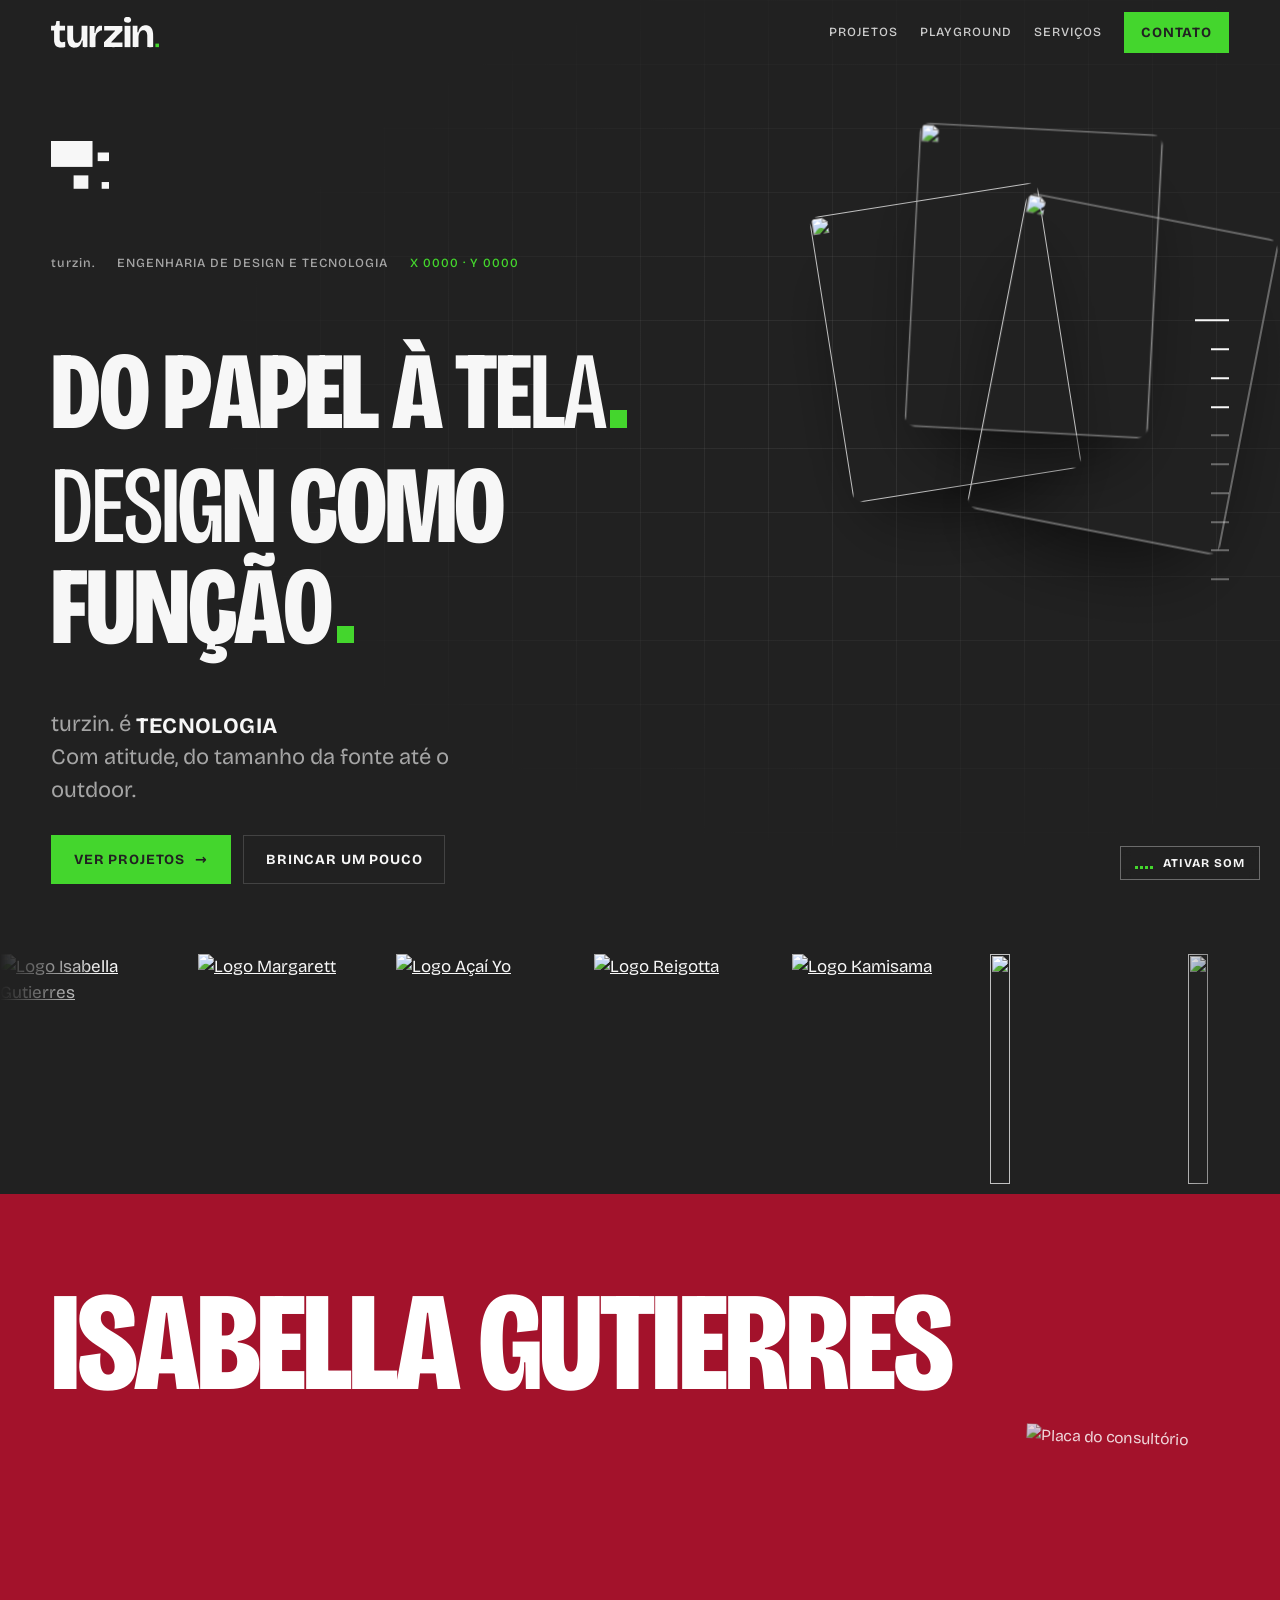
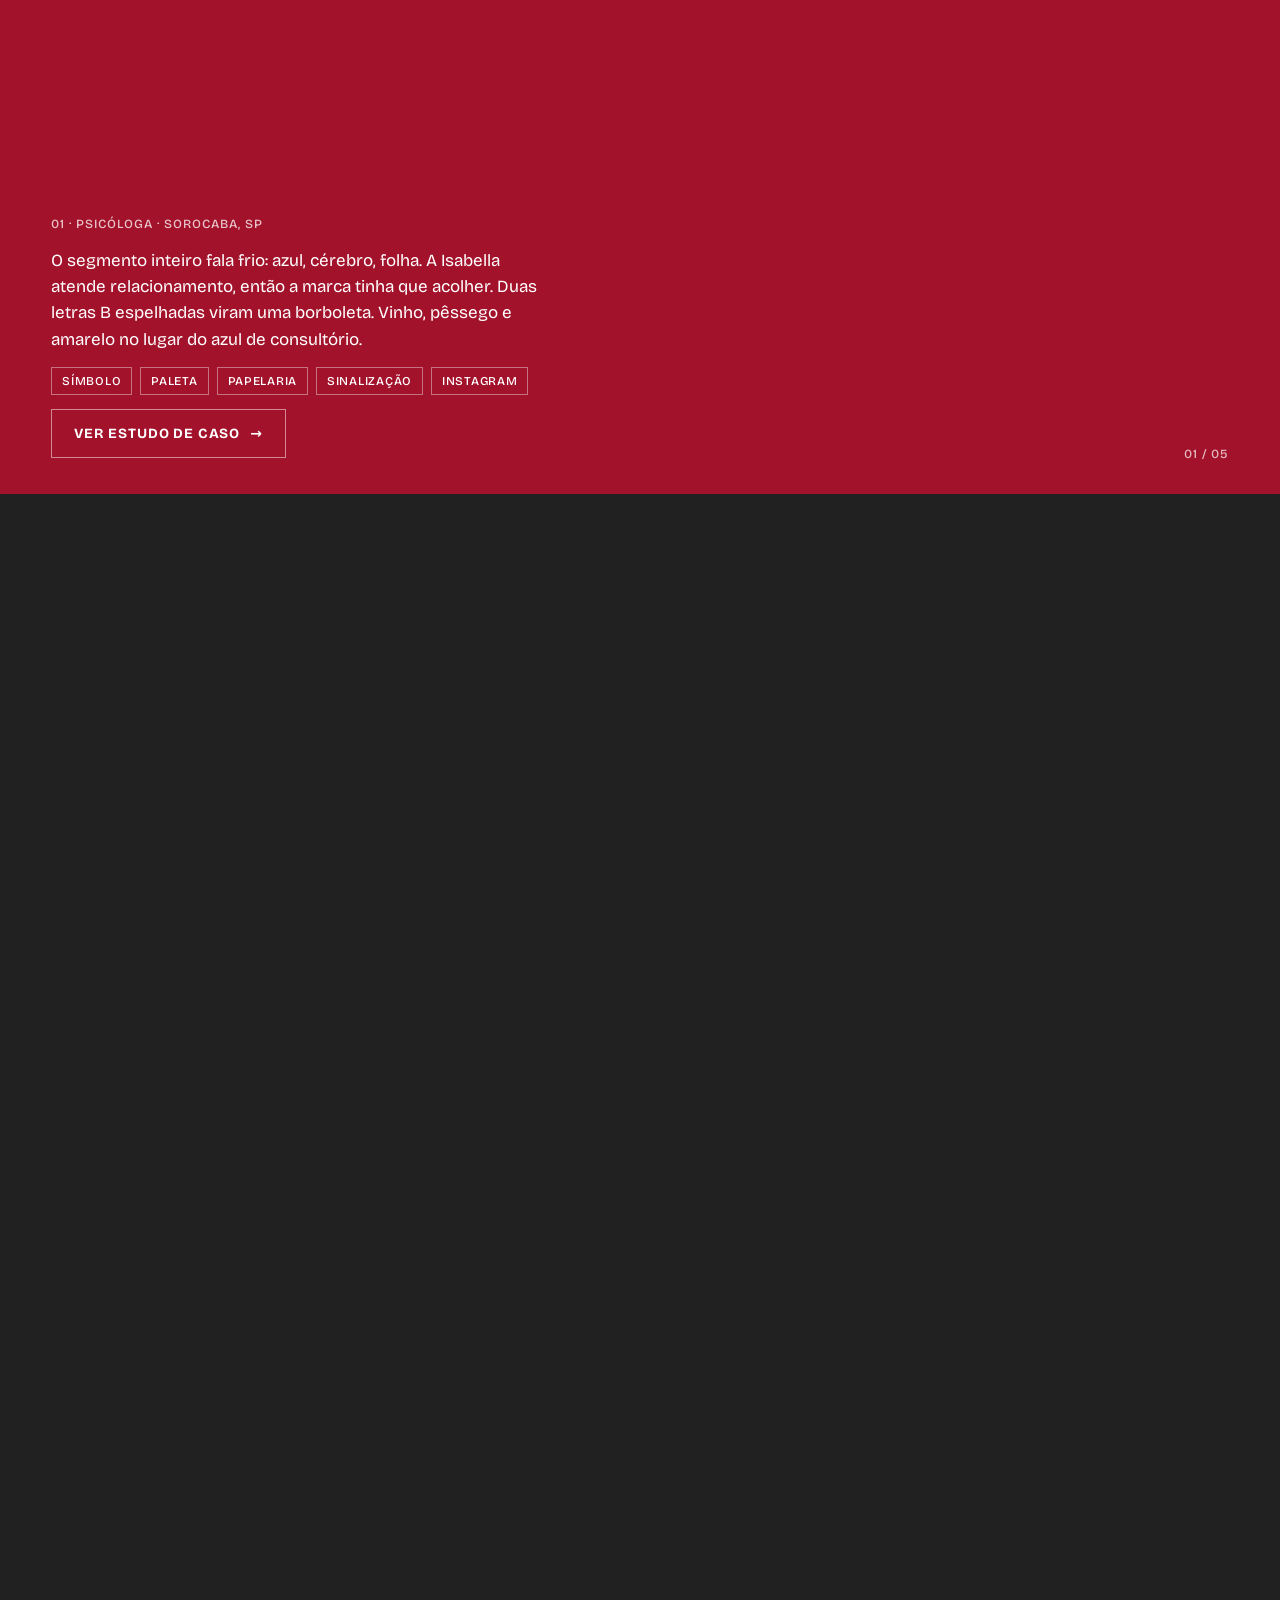
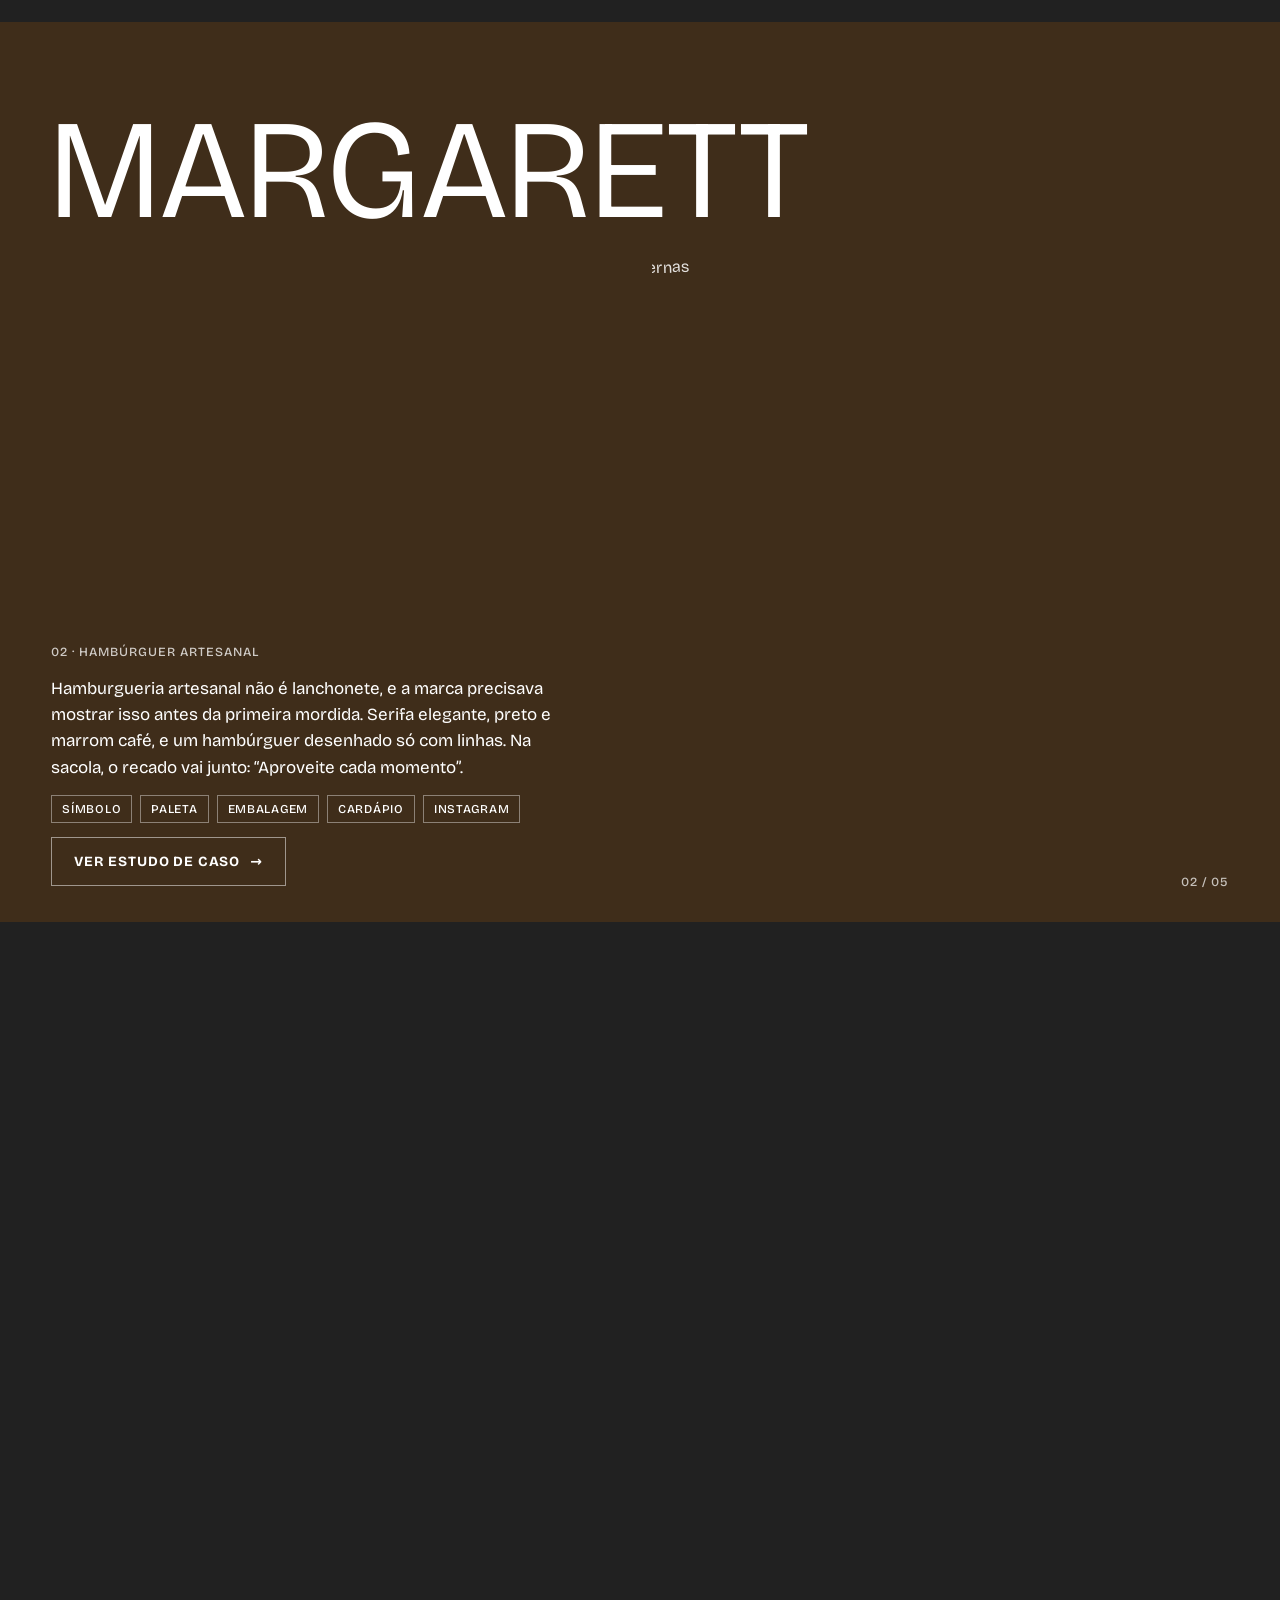
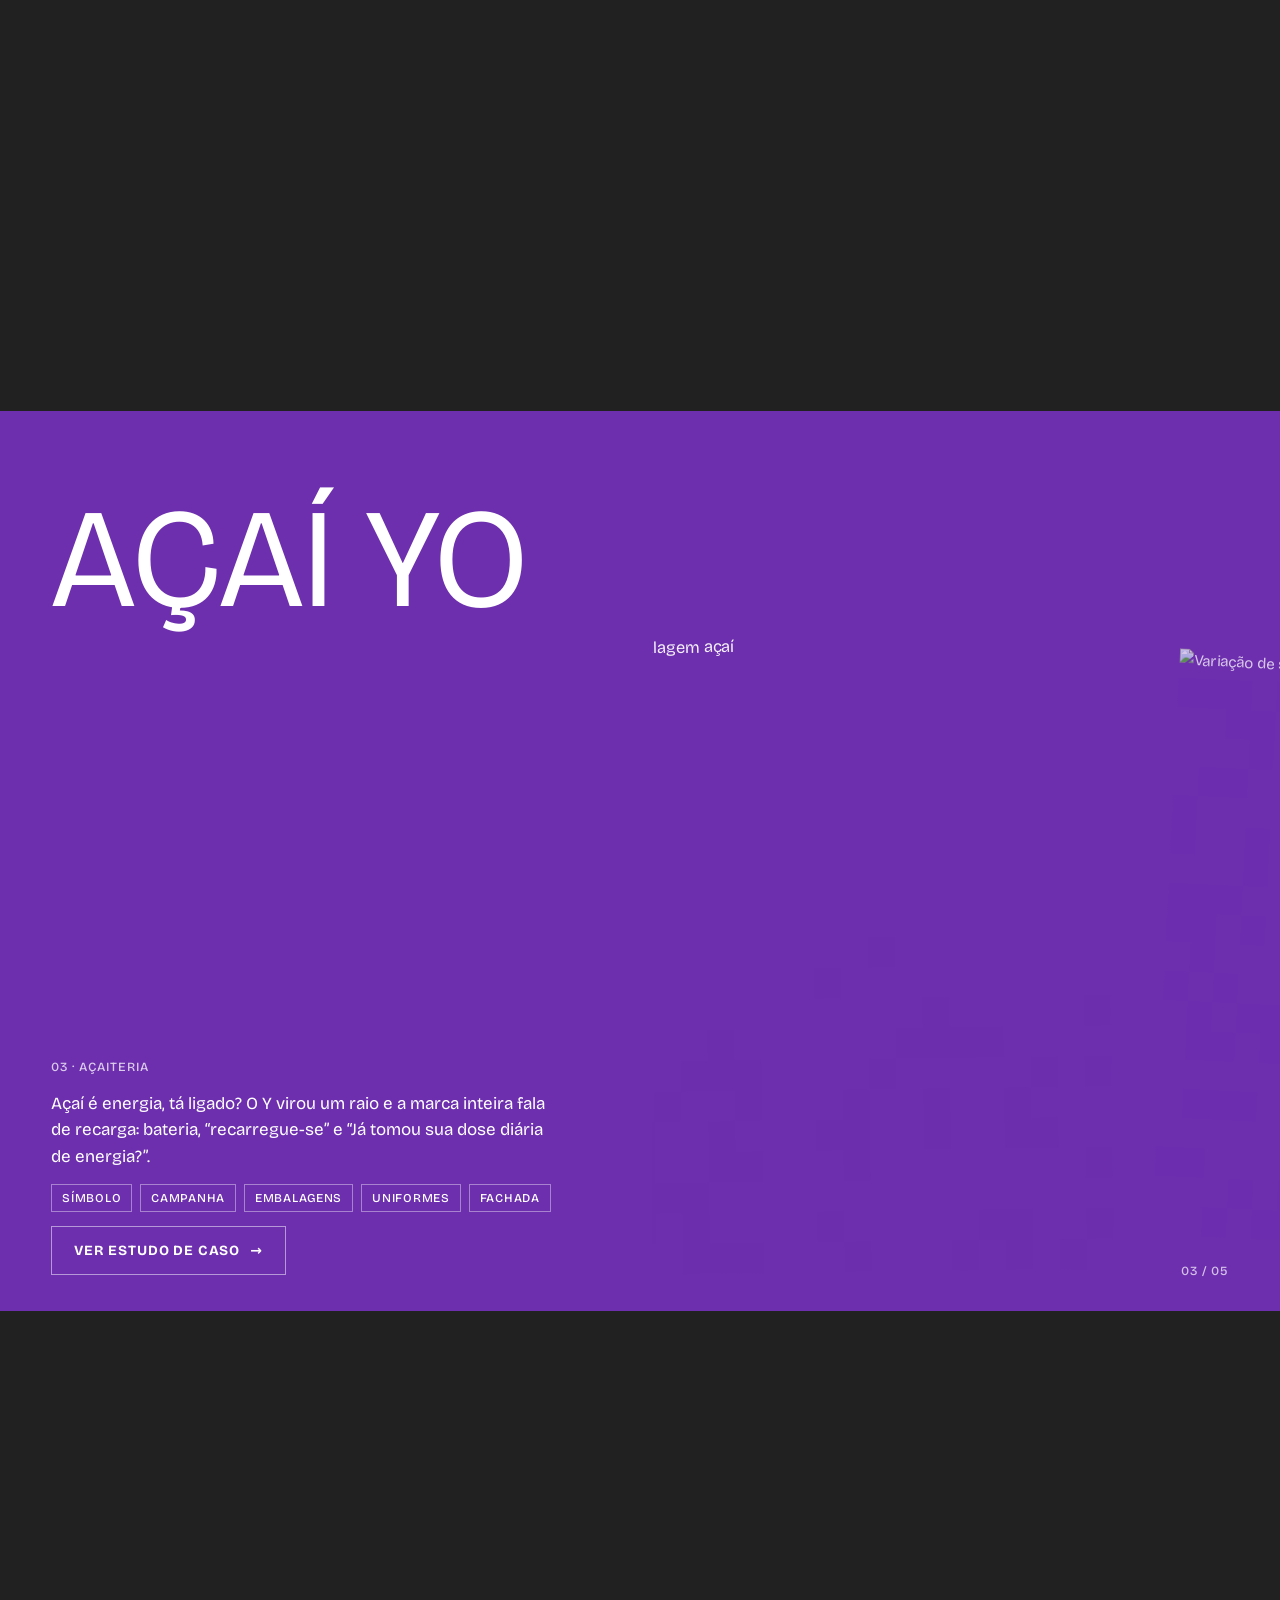
==== index.html @ 42930c13 "Site turzin. - arquivos principais" ====
<!doctype html>
<html lang="pt-BR">
<head>
<meta charset="utf-8">
<meta name="viewport" content="width=device-width, initial-scale=1, viewport-fit=cover">

<!-- ============================================================
     turzin. · PORTFÓLIO (engenharia de design)
     Arquivo único: estrutura (HTML), visual (CSS) e animações (JS).
     Abra o arquivo GUIA-DO-SITE.html para saber em qual linha mudar cada coisa.
     Dica: procure (Ctrl+F) pelas etiquetas [GUIA: ...] para achar cada parte.
     ============================================================ -->

<!-- [GUIA: titulo-aba] Texto que aparece na aba do navegador e no Google -->
<title>turzin.</title>
<!-- seo -->
<meta name="description" content="turzin. é engenharia de design e tecnologia: identidade visual, branding e sites para pequenos negócios. Veja os projetos e peça seu orçamento.">
<link rel="canonical" href="https://turzindesign.com.br/">
<meta name="robots" content="index, follow, max-image-preview:large">
<meta name="author" content="turzin.">
<meta name="theme-color" content="#212121">
<link rel="icon" href="/img/marca/favicon-32.png" type="image/png" sizes="32x32">
<link rel="apple-touch-icon" href="/img/marca/apple-touch-icon.png">
<meta property="og:type" content="website">
<meta property="og:site_name" content="turzin.">
<meta property="og:locale" content="pt_BR">
<meta property="og:url" content="https://turzindesign.com.br/">
<meta property="og:title" content="turzin. · Identidade visual e sites">
<meta property="og:description" content="turzin. é engenharia de design e tecnologia: identidade visual, branding e sites para pequenos negócios. Veja os projetos e peça seu orçamento.">
<meta property="og:image" content="https://turzindesign.com.br/img/og/og-home.jpg">
<meta property="og:image:width" content="1200">
<meta property="og:image:height" content="630">
<meta property="og:image:alt" content="turzin. · Identidade visual e sites">
<meta name="twitter:card" content="summary_large_image">
<meta name="twitter:title" content="turzin. · Identidade visual e sites">
<meta name="twitter:description" content="turzin. é engenharia de design e tecnologia: identidade visual, branding e sites para pequenos negócios. Veja os projetos e peça seu orçamento.">
<meta name="twitter:image" content="https://turzindesign.com.br/img/og/og-home.jpg">
<script type="application/ld+json">{"@context": "https://schema.org", "@graph": [{"@type": "ProfessionalService", "@id": "https://turzindesign.com.br/#turzin", "name": "turzin.", "alternateName": "turzin design", "url": "https://turzindesign.com.br/", "logo": "https://turzindesign.com.br/img/marca/simbolo-512.png", "image": "https://turzindesign.com.br/img/og/og-home.jpg", "description": "Engenharia de design e tecnologia: identidade visual e sites para pequenos negócios. Do papel à tela, design como função.", "email": "turzindesign@gmail.com", "areaServed": {"@type": "Country", "name": "Brasil"}, "knowsAbout": ["Identidade visual", "Branding", "Criação de logotipo", "Design de embalagem", "Criação de sites", "Design de interface"], "hasOfferCatalog": {"@type": "OfferCatalog", "name": "Serviços", "itemListElement": [{"@type": "Offer", "itemOffered": {"@type": "Service", "name": "Identidade visual", "description": "Estudo de nicho e mercado, logotipo, tipografia, paleta, grafismos, aplicações e manual de uso da marca."}}, {"@type": "Offer", "itemOffered": {"@type": "Service", "name": "Identidade visual + site", "description": "Identidade visual completa com site e manual de uso do site."}}]}}, {"@type": "WebSite", "@id": "https://turzindesign.com.br/#site", "url": "https://turzindesign.com.br/", "name": "turzin.", "inLanguage": "pt-BR", "publisher": {"@id": "https://turzindesign.com.br/#turzin"}}]}</script>
<!-- /seo -->
<link rel="icon" href="img/marca/simbolo.svg" type="image/svg+xml">

<!-- [GUIA: fontes-google] Fonte da marca: Bricolage Grotesque (variável: peso 200–800, largura 75–100, tamanho óptico 12–96).
     É a única fonte do site. Bodoni Moda, Jost e Fraunces aparecem SÓ dentro do Playground,
     porque ali são as marcas de mentira que o visitante testa (não é a tipografia da turzin.). -->
<!-- fonte hospedada no próprio site (mais rápido que buscar no Google): Bricolage Grotesque variável -->
<link rel="preload" href="fonts/bricolage-latin.woff2" as="font" type="font/woff2" crossorigin>
<style>
@font-face{font-family:'Bricolage Grotesque';font-style:normal;font-display:swap;font-weight:200 800;font-stretch:75% 100%;src:url(fonts/bricolage-latin.woff2) format('woff2');unicode-range:U+0000-00FF,U+0131,U+0152-0153,U+02BB-02BC,U+02C6,U+02DA,U+02DC,U+0304,U+0308,U+0329,U+2000-206F,U+20AC,U+2122,U+2191,U+2193,U+2212,U+2215,U+FEFF,U+FFFD}
@font-face{font-family:'Bricolage Grotesque';font-style:normal;font-display:swap;font-weight:200 800;font-stretch:75% 100%;src:url(fonts/bricolage-latin-ext.woff2) format('woff2');unicode-range:U+0100-02BA,U+02BD-02C5,U+02C7-02CC,U+02CE-02D7,U+02DD-02FF,U+0304,U+0308,U+0329,U+1D00-1DBF,U+1E00-1E9F,U+1EF2-1EFF,U+2020,U+20A0-20AB,U+20AD-20C0,U+2113,U+2C60-2C7F,U+A720-A7FF}
</style>

<style>
/* ================================================================
   PAINEL DE CONTROLE (CSS)
   Quase tudo que você vai querer mudar está aqui.
   Mude só o valor depois dos dois-pontos e salve.
   ================================================================ */
:root {
  /* [GUIA: cores] ---- CORES DO SITE (modo escuro, o padrão) ---- */
  --ground: #212121;                  /* cinza escuro da marca: fundo da página */
  --ink: #F7F7F7;                     /* off-white: cor principal do texto */
  --mute: rgba(247,247,247,.62);      /* texto secundário, mais apagado */
  --line: rgba(247,247,247,.16);      /* linhas e bordas finas */
  --green: #44D62D;                   /* verde turzin.: destaques, ponto final, barra de progresso */
  --green-ink: #212121;               /* texto escuro usado em cima do verde */
  --panel: rgba(247,247,247,.05);     /* fundo dos cartões do Playground */

  /* [GUIA: fontes-css] ---- FONTES ---- (o nome tem que bater com o link do Google Fonts lá em cima) */
  /* uma família só, a Bricolage. Os três nomes existem só para organizar os usos */
  --display: 'Bricolage Grotesque', 'Arial Narrow', system-ui, sans-serif;  /* títulos (sempre em CAIXA ALTA) */
  --body: 'Bricolage Grotesque', system-ui, -apple-system, sans-serif;      /* textos corridos */
  --mono: 'Bricolage Grotesque', system-ui, sans-serif;                     /* etiquetas pequenas em CAIXA ALTA */
  /* [GUIA: largura-titulos] largura da Bricolage nos títulos (75 = bem condensada, 100 = normal) */
  --largura: 78;

  /* [GUIA: tamanhos] ---- TAMANHOS ---- clamp(mínimo, ideal, máximo) */
  --g: clamp(16px, 4vw, 56px);                       /* margem lateral da página */
  --titulo-hero: clamp(46px, 9.6vw, 156px);          /* título grande da primeira tela (celular) */
  --titulo-hero-pc: clamp(56px, min(8.6vw, 15vh), 150px); /* título grande da primeira tela (PC) */
  --titulo-secao: clamp(36px, 6vw, 88px);            /* títulos das seções */
  --titulo-projeto: clamp(54px, min(11vw, 17vh), 190px); /* nome da marca em cada projeto */

  /* [GUIA: tempos-css] ---- TEMPOS DAS ANIMAÇÕES ---- (s = segundos) */
  --t-letras: .7s;         /* quanto tempo cada letra do título leva para subir ao abrir a página */
  --t-cartoes: .9s;        /* cartões 3D entrando voando na primeira tela (PC) */
  --t-flutuar: 6s;         /* cartões 3D flutuando (maior = mais lento) */
  --t-faixa: 50s;          /* faixa de imagens que corre sozinha (maior = mais lenta) */
  --t-palavras: 1s;        /* palavras dos títulos de seção subindo */
  --t-aparecer: .9s;       /* blocos aparecendo quando você rola */
  --curva: cubic-bezier(.2,.8,.2,1);   /* "jeito" das animações: começa rápido e freia suave */

  color-scheme: dark;
}

/* [GUIA: cores-papel] ---- CORES DO "MODO PAPEL" (botão Vire o jogo, no Playground) ---- */
:root[data-mode="papel"] {
  --ground: #F7F7F7;
  --ink: #212121;
  --mute: rgba(33,33,33,.66);
  --line: rgba(33,33,33,.16);
  --panel: rgba(33,33,33,.05);
  --green: #44D62D;
  color-scheme: light;
}

/* ================================================================
   BASE (não precisa mexer)
   ================================================================ */
* { box-sizing: border-box; }
[hidden] { display: none !important; }
html { scroll-behavior: smooth; }
/* rolagem suave do PC (biblioteca Lenis) */
html.lenis, html.lenis body { height: auto; }
.lenis.lenis-smooth { scroll-behavior: auto !important; }
.lenis.lenis-stopped { overflow: hidden; }
body { margin: 0; background: var(--ground); color: var(--ink); font: 17px/1.5 var(--body); font-optical-sizing: auto; transition: background-color .6s, color .6s; }
main { overflow-x: clip; }
img { max-width: 100%; display: block; }
a { color: inherit; }
button { font: inherit; color: inherit; }
:focus-visible { outline: 2px solid var(--green); outline-offset: 3px; }
/* etiquetas pequenas em maiúsculas (ex.: "PLAYGROUND", "01 · PSICÓLOGA") */
.mono { font-family: var(--mono); font-weight: 500; font-size: 12.5px; letter-spacing: .08em; text-transform: uppercase; }
.nocaps { text-transform: none; }  /* para escrever turzin. sempre minúsculo dentro de etiquetas */
/* [GUIA: caixa-alta] todos os títulos em CAIXA ALTA, condensados (largura --largura) */
h1, h2, h3 { margin: 0; font-family: var(--display); text-transform: uppercase; letter-spacing: -.02em; text-wrap: balance; font-variation-settings: "wdth" var(--largura); }
/* ponto final quadrado (o mesmo do logo) no fim dos títulos */
.pt { display: inline-block; width: .16em; height: .16em; margin-left: .05em; background: var(--green); }

/* ================================================================
   TOPO: barra de progresso, menu, logo e botões
   ================================================================ */
/* linha verde no topo que cresce conforme você rola */
.bar { position: fixed; top: 0; left: 0; height: 3px; width: 0; background: var(--green); z-index: 40; }
/* menu fixo no topo */
.top { position: fixed; z-index: 30; top: 0; left: 0; right: 0; display: flex; align-items: center; justify-content: space-between; gap: 16px; padding: calc(12px + env(safe-area-inset-top, 0px)) var(--g) 12px; pointer-events: none; }
.top > * { pointer-events: auto; }
/* [GUIA: logo-css] logo da turzin. (arquivo img/marca/logotipo.svg colado no HTML)
   .t = letras · .d = ponto quadrado · .s = símbolo. width = tamanho */
.logo { display: block; width: 108px; line-height: 0; }
.marca .t, .marca .s { fill: var(--ink); transition: fill .3s; }
.marca .d { fill: var(--green); transition: fill .3s; }
html.no-verde .top .marca .d { fill: var(--green-ink); }   /* em cima do bloco verde do contato */
.top nav { display: flex; gap: 22px; align-items: center; }
.top nav a.l { text-decoration: none; opacity: .8; }
.top nav a.l:hover { opacity: 1; }
@media (max-width: 760px) { .top nav a.l { display: none; } }  /* no celular só aparece o botão Contato */

/* [GUIA: botoes] botões arredondados. .fill = botão verde cheio */
/* [GUIA: botoes] botões em caixa alta. No hover, um bloco verde preenche da esquerda pra direita */
.btn { position: relative; isolation: isolate; overflow: hidden; display: inline-flex; align-items: center; gap: 10px; border-radius: 0; padding: 13px 22px; font-weight: 700; font-size: 14px; letter-spacing: .06em; text-transform: uppercase; text-decoration: none; border: 1.5px solid var(--line); background: transparent; cursor: pointer; transition: color .2s steps(2), border-color .2s steps(2); will-change: transform; }
.btn::before { content: ""; position: absolute; inset: 0; z-index: -1; background: var(--green); transform: scaleX(0); transform-origin: left; transition: transform .22s cubic-bezier(.2,.9,.1,1); }
.btn:hover::before, .btn:focus-visible::before { transform: none; }
.btn:hover, .btn:focus-visible { color: var(--green-ink); border-color: var(--green); }
.btn.fill { background: var(--green); color: var(--green-ink); border-color: var(--green); }
.btn.fill::before { background: var(--ink); }
.btn.fill:hover { color: var(--ground); border-color: var(--ink); }
.btn.sm { padding: 9px 16px; font-size: 14px; }
html.no-verde .top .btn.fill { background: var(--green-ink); color: var(--green); border-color: var(--green-ink); }
.btn .arr { transition: transform .3s; }
.btn:hover .arr { transform: translateX(4px); }   /* setinha anda para o lado no hover */

/* índice lateral (só no PC largo): tracinhos à direita que marcam a seção atual */
.rail { position: fixed; right: var(--g); top: 50%; transform: translateY(-50%); z-index: 25; display: grid; gap: 10px; transition: opacity .4s; }
.rail a { display: flex; align-items: center; gap: 10px; justify-content: flex-end; text-decoration: none; opacity: .35; transition: opacity .3s; }
.rail a i { width: 18px; height: 2px; background: currentColor; transition: width .3s; }
.rail a span { opacity: 0; transition: opacity .3s; }
.rail a.on { opacity: 1; } .rail a.on i { width: 34px; }
.rail:hover a span { opacity: 1; }
.rail.away { opacity: 0; pointer-events: none; }   /* some enquanto você está nos projetos */
@media (max-width: 1100px) { .rail { display: none; } }

/* [GUIA: cursor] seta branca no PC (com contorno cinza para aparecer em fundo claro). O rastro de quadradinhos verdes fica em CONFIG.rastroCursor */
@media (pointer: fine) {
  html, html * { cursor: url("data:image/svg+xml,%3Csvg xmlns='http://www.w3.org/2000/svg' width='26' height='26' viewBox='0 0 26 26'%3E%3Cpath d='M4 2.5v18.2l4.7-4.5 3.2 7.2 3.1-1.4-3.1-7h6.6z' fill='%23fff' stroke='%23212121' stroke-width='1.4' stroke-linejoin='round'/%3E%3C/svg%3E") 4 2, auto !important; }
  input[type="text"], input:not([type]), textarea { cursor: text !important; }
}

/* ================================================================
   PRIMEIRA TELA (HERO)
   ================================================================ */
.hero { padding: calc(120px + env(safe-area-inset-top, 0px)) var(--g) 36px; }
.hero .eyebrow { display: flex; gap: 10px 22px; flex-wrap: wrap; color: var(--mute); margin-bottom: 26px; }
.hero h1 { font-weight: 800; font-size: var(--titulo-hero); line-height: .92; letter-spacing: -.02em; max-width: 12ch; }
.hero h1 .ln { display: block; overflow: hidden; padding: .14em 0 .12em; margin: -.14em 0 -.12em; }  /* o respiro evita cortar acentos (é, ó) e o ç */
.hero h1 .ln.alt { color: var(--green); }   /* linhas verdes do título */
/* título DIGITADO: cada letra aparece e um cursor verde anda junto. No fim o cursor fica piscando */
.hero h1 .ch { display: inline-block; font-variation-settings: "wght" 800, "wdth" var(--largura); }
html.anima .hero h1 .ch.tp { opacity: 0; }
.cur { display: inline-block; width: .16em; height: .16em; margin-left: .05em; background: var(--green); }
.cur.pisca { animation: pisca 1s steps(1) infinite; }
@keyframes pisca { 50% { opacity: 0; } }
/* textinho de cima e botões aparecem logo depois do título (.35s de atraso) */
.hero .eyebrow, .hero .row { animation: fadeup .7s .35s var(--curva) both; }
@keyframes fadeup { from { transform: translateY(20px); opacity: 0; } }
.hero .row { margin-top: 40px; display: flex; flex-wrap: wrap; align-items: end; justify-content: space-between; gap: 28px; }
.hero .say { font-size: clamp(18px, 2vw, 22px); max-width: 34ch; margin: 0; color: var(--mute); }
/* palavra que troca sozinha (design / tecnologia / experiência) */
.rot { display: inline-grid; vertical-align: bottom; height: 1.4em; overflow: hidden; color: var(--ink); font-weight: 700; text-transform: uppercase; letter-spacing: .02em; }
.rot span { grid-area: 1/1; transform: translateY(110%); transition: transform .6s var(--curva); }
.rot span.on { transform: none; } .rot span.out { transform: translateY(-110%); }
.hero .ctas { display: flex; gap: 12px; flex-wrap: wrap; }

/* [GUIA: cartoes-3d] cartões 3D à direita do título (só aparecem em telas a partir de 1000px) */
.stack { display: none; }
@media (min-width: 1000px) {
  .hero { display: grid; grid-template-columns: minmax(0, 1.3fr) minmax(0, .7fr); column-gap: 3vw; align-items: center; min-height: 92vh; }
  .hero > .eyebrow, .hero > h1, .hero > .row { grid-column: 1; }
  .hero h1 { font-size: var(--titulo-hero-pc); }
  .hero .row { margin-top: 28px; }
  .stack { display: block; grid-column: 2; grid-row: 1 / span 3; position: relative; height: min(64vh, 560px); perspective: 1200px; }
  .stack .s3d { position: absolute; inset: 0; transform-style: preserve-3d; transition: transform .2s ease-out; }
  .stack .c { position: absolute; width: 58%; aspect-ratio: 4/5; border-radius: 10px; overflow: hidden; box-shadow: 0 40px 80px -30px rgba(0,0,0,.7); transform: translateZ(var(--z)) rotate(var(--r)); animation: deal var(--t-cartoes) var(--curva) both, bob var(--t-flutuar) ease-in-out infinite alternate; }
  .stack .c img { width: 100%; height: 100%; object-fit: cover; }
  /* posição (left/top), inclinação (--r) e profundidade (--z) de cada cartão */
  .stack .c:nth-child(1) { left: 0; top: 14%; --r: -9deg; --z: 0px; animation-delay: .15s, 1.1s; }
  .stack .c:nth-child(2) { left: 22%; top: 4%; --r: 3deg; --z: 60px; animation-delay: .25s, 1.2s; }
  .stack .c:nth-child(3) { left: 42%; top: 20%; --r: 11deg; --z: 120px; animation-delay: .35s, 1.3s; }
  @keyframes deal { from { transform: translateZ(var(--z)) translateY(80vh) rotate(calc(var(--r) * 3)); } }
  @keyframes bob { to { transform: translateZ(var(--z)) translateY(-14px) rotate(calc(var(--r) * .7)); } }
}

/* faixa de imagens que corre sozinha embaixo do hero */
.marquee { overflow: hidden; padding-block: 34px 10px; mask-image: linear-gradient(90deg, transparent, #000 8%, #000 92%, transparent); transform: skewX(var(--sk, 0deg)); transition: transform .3s ease-out; }
.marquee .row2 { display: flex; gap: 14px; width: max-content; animation: slide var(--t-faixa) linear infinite; }
.marquee img { height: clamp(140px, 20vw, 230px); width: auto; aspect-ratio: 4/5; object-fit: cover; border-radius: 0; }
/* [GUIA: faixa-logos] cada logo é um link para o projeto na mesma página */
.marquee a { display: block; position: relative; transition: transform .25s var(--curva); }
.marquee a:hover, .marquee a:focus-visible { transform: translateY(-6px); }
.marquee:hover .row2, .marquee:focus-within .row2 { animation-play-state: paused; }
@keyframes slide { to { transform: translateX(-50%); } }

/* títulos de seção: cada palavra sobe quando chega na tela */
.split .w { display: inline-block; overflow: hidden; vertical-align: top; padding: .16em .04em .14em; margin: -.16em -.04em -.14em; }  /* respiro para não cortar acentos */
.split .w > span { display: inline-block; transition: transform var(--t-palavras) var(--curva); }
.split-pre .w > span { transform: translateY(108%); }

/* seções comuns */
.sec { padding: clamp(80px, 11vw, 150px) var(--g); }
.kick { color: var(--mute); margin-bottom: 16px; display: block; }
.sec h2 { font-weight: 800; font-size: var(--titulo-secao); line-height: .95; letter-spacing: -.02em; }
.lede { color: var(--mute); font-size: 18px; max-width: 46ch; margin: 20px 0 0; }

/* ================================================================
   PROJETOS (Isabella, Margarett, Açaí Yo)
   A tela "trava" e as imagens passam conforme você rola.
   A cor de fundo de cada projeto fica no JS, em PROJETOS (campo cor).
   ================================================================ */
.chapter { position: relative; height: 220vh; }  /* no celular: quanto rolar em cada projeto. No PC é calculado sozinho */
.stage { position: sticky; top: 0; height: 100vh; height: 100svh; overflow: hidden; background: var(--b, #333); color: #fff; display: grid; grid-template-columns: minmax(0, 1fr) minmax(0, 1.05fr); grid-template-rows: auto 1fr; gap: 0 4vw; padding: calc(86px + env(safe-area-inset-top, 0px)) var(--g) calc(30px + env(safe-area-inset-bottom, 0px)); }
.ch-title { grid-column: 1 / -1; font-size: var(--titulo-projeto); line-height: .9; letter-spacing: -.02em; font-variation-settings: "wght" 800, "wdth" var(--largura); white-space: nowrap; }
.ch-info { align-self: end; display: grid; gap: 14px; max-width: 46ch; padding-bottom: 6px; }
.ch-info .seg { opacity: .75; }
.ch-info p { margin: 0; font-size: 17px; line-height: 1.55; }
.chips { display: flex; flex-wrap: wrap; gap: 8px; }
.chips span { border: 1px solid rgba(255,255,255,.4); padding: 4px 10px; font-size: 12px; font-weight: 500; letter-spacing: .06em; text-transform: uppercase; }
.ch-info .btn { border-color: rgba(255,255,255,.5); justify-self: start; }
.ch-info .btn::before { background: #fff; } .ch-info .btn:hover { color: #111; border-color: #fff; }
.ch-count { position: absolute; right: var(--g); bottom: calc(30px + env(safe-area-inset-bottom, 0px)); opacity: .7; }
.layers { position: relative; min-height: 0; }

/* CELULAR: 3 imagens empilhadas que se revelam em camadas */
.layer { position: absolute; border-radius: 0; overflow: hidden; box-shadow: 0 30px 60px -20px rgba(0,0,0,.5); cursor: pointer; aspect-ratio: 4/5; max-width: 48%; }
.layer img { width: 100%; height: 100%; object-fit: cover; }
.layer:nth-child(1) { left: 2%; top: 6%; height: 74%; }
.layer:nth-child(2) { left: 28%; top: 22%; height: 76%; }
.layer:nth-child(3) { right: 0; top: 0; height: 66%; }

/* PC: esteira horizontal com todas as imagens do projeto */
.layers.dk { overflow: hidden; margin-right: calc(-1 * var(--g)); }
.htrack { position: absolute; top: 0; bottom: 0; left: 0; display: flex; gap: 20px; align-items: stretch; will-change: transform; }
.htrack figure { margin: 0; flex: none; height: 100%; aspect-ratio: 4/5; border-radius: 0; overflow: hidden; position: relative; cursor: pointer; transform-origin: 50% 50%; }
.htrack figure.wide { aspect-ratio: 16/10; }   /* imagens largas (almofada, outdoor) */
.htrack img { width: 100%; height: 100%; object-fit: cover; transition: transform 1.2s var(--curva); }
.htrack figure:hover img { transform: scale(1.05); }   /* zoom ao passar o mouse */
.htrack figcaption { position: absolute; left: 10px; bottom: 10px; background: rgba(33,33,33,.85); color: #fff; padding: 5px 9px; font: 500 11px var(--mono); letter-spacing: .08em; text-transform: uppercase; opacity: 0; transform: translateY(6px); transition: opacity .3s, transform .3s; }
.htrack figure:hover figcaption { opacity: 1; transform: none; }

/* notebook com tela baixa: esconde as etiquetas para caber */
@media (max-height: 720px) and (min-width: 861px) { .ch-info .chips { display: none; } .ch-info p { font-size: 15px; } .ch-info { gap: 10px; } }
/* ajustes do celular */
@media (max-width: 860px) {
  .stage { grid-template-columns: 1fr; grid-template-rows: auto 1fr auto; gap: 14px; }
  .ch-title { font-size: clamp(42px, 13vw, 76px); white-space: normal; }
  .layers { grid-row: 2; }
  .ch-info { grid-row: 3; }
  .ch-info p { font-size: 15px; display: -webkit-box; -webkit-line-clamp: 3; -webkit-box-orient: vertical; overflow: hidden; }
  .ch-info .chips { display: none; }
  .layer:nth-child(1) { height: 72%; top: 4%; left: 0; }
  .layer:nth-child(2) { height: 74%; left: 24%; top: 22%; }
  .layer:nth-child(3) { height: 64%; top: 8%; }
  .ch-count { display: none; }
}

/* ================================================================
   CRIATIVOS (Nike e Gatorade)
   ================================================================ */
.cri { display: grid; grid-template-columns: minmax(0, .9fr) minmax(0, 1.3fr); gap: 48px 64px; align-items: center; }
.tilts { display: grid; grid-template-columns: 1fr 1fr; gap: 16px; perspective: 900px; }
.tilt { position: relative; border-radius: 6px; overflow: hidden; transition: transform .25s ease-out; }
.tilt img { width: 100%; aspect-ratio: 4/5; object-fit: cover; }
/* faixa com o nome que sobe ao passar o mouse */
.tilt .rev { position: absolute; inset: auto 0 0 0; padding: 14px; background: linear-gradient(transparent, rgba(0,0,0,.85)); color: #fff; transform: translateY(100%); transition: transform .4s var(--curva); }
.tilt:hover .rev, .tilt:focus-within .rev { transform: none; }
.tilt .rev b { display: block; font-family: var(--display); font-weight: 800; font-size: 22px; text-transform: uppercase; font-variation-settings: "wdth" var(--largura); }
.note { font-size: 13px; color: var(--mute); border-left: 1px solid var(--line); padding-left: 14px; margin-top: 24px; max-width: 46ch; }
/* [GUIA: criativos-celular] no celular o nome do post fica EMBAIXO da imagem, sem cobrir o post */
@media (max-width: 860px) { .cri { grid-template-columns: 1fr; } .tilt { overflow: visible; } .tilt .rev { position: static; transform: none; background: none; color: var(--ink); padding: 10px 0 0; } .tilt .rev .mono { color: var(--mute); } }

/* ================================================================
   PLAYGROUND ("Brinque um pouco")
   ================================================================ */
.play-grid { margin-top: 48px; display: grid; grid-template-columns: minmax(0, 1fr) minmax(0, 1.5fr); gap: 16px; }
.panel { background: var(--panel); border-radius: 0; padding: clamp(18px, 2.4vw, 30px); min-width: 0; }
.panel h3 { font-size: clamp(26px, 2.8vw, 38px); font-weight: 800; }
.panel .lede { font-size: 15px; margin-top: 8px; }
.ctl { display: grid; gap: 22px; margin-top: 26px; }
.ctl label { display: grid; gap: 8px; }
.ctl input[type=text] { font: 500 18px var(--body); color: var(--ink); background: transparent; border: 0; border-bottom: 1px solid var(--line); padding: 8px 0; outline: none; }
.ctl input[type=text]:focus { border-bottom-color: var(--green); }
.seg-btns { display: flex; flex-wrap: wrap; gap: 8px; }
.seg-btns button { border: 1.5px solid var(--line); background: transparent; border-radius: 0; padding: 8px 14px; cursor: pointer; font-size: 13px; font-weight: 600; letter-spacing: .05em; text-transform: uppercase; }
.seg-btns button[aria-pressed="true"] { background: var(--ink); color: var(--ground); border-color: var(--ink); }
.sw { display: flex; gap: 10px; flex-wrap: wrap; }
.sw button { width: 40px; height: 40px; border-radius: 50%; border: 2px solid transparent; cursor: pointer; background: linear-gradient(135deg, var(--a) 50%, var(--c) 50%); padding: 0; }
.sw button[aria-pressed="true"] { border-color: var(--ink); transform: scale(1.08); }
.stagebox { display: grid; grid-template-columns: 1.15fr 1fr; grid-template-rows: auto auto; gap: 16px; align-items: center; justify-items: center; padding: 10px 0; perspective: 1000px; }
/* cartão de visita que vira */
.card3d { width: 100%; max-width: 330px; aspect-ratio: 1.75; position: relative; transform-style: preserve-3d; transition: transform .7s var(--curva); cursor: grab; grid-column: 1 / -1; touch-action: pan-y; }
.card3d .f { position: absolute; inset: 0; border-radius: 8px; backface-visibility: hidden; display: grid; place-content: center; text-align: center; padding: 18px; box-shadow: 0 24px 50px -18px rgba(0,0,0,.55); }
.card3d .back { transform: rotateY(180deg); }
.mk-name { font-size: 28px; line-height: 1; }
.mk-sub { font: 10px var(--mono); letter-spacing: .2em; text-transform: uppercase; opacity: .75; margin-top: 8px; }
.mk-mono { font-size: 64px; line-height: 1; }
/* sacola */
.bag { width: 150px; aspect-ratio: .78; position: relative; border-radius: 3px 3px 6px 6px; display: grid; place-content: center; text-align: center; padding: 12px; box-shadow: 0 24px 40px -18px rgba(0,0,0,.6); }
.bag::before { content: ""; position: absolute; left: 0; right: 0; top: 0; height: 16%; background: rgba(0,0,0,.14); clip-path: polygon(0 0, 100% 0, 100% 100%, 50% 60%, 0 100%); }
.bag .mk-name { font-size: 20px; }
/* post de Instagram */
.post { width: 100%; max-width: 210px; aspect-ratio: 1; border-radius: 6px; padding: 16px; display: grid; align-content: space-between; box-shadow: 0 24px 40px -18px rgba(0,0,0,.6); }
.post .mk-name { font-size: 26px; }
.flip-hint { grid-column: 1 / -1; color: var(--mute); }
.share-row { grid-column: 1 / -1; display: flex; flex-wrap: wrap; gap: 12px; align-items: center; justify-content: center; }
.share-msg { color: var(--mute); }
/* [GUIA: painel-compartilhar] painel que abre com a imagem do cartão e as opções de compartilhar */
.sharebox { position: fixed; inset: 0; z-index: 80; display: grid; place-items: center; padding: 16px; background: rgba(0,0,0,.72); }
.sharebox[hidden] { display: none; }
.sharebox .in { width: min(440px, 100%); background: var(--ground); color: var(--ink); border: 1px solid var(--line); padding: 18px; display: grid; gap: 14px; max-height: 100%; overflow: auto; }
.sharebox .tt { display: flex; justify-content: space-between; align-items: center; }
.sharebox .tt b { font: 800 22px var(--display); text-transform: uppercase; font-variation-settings: "wdth" var(--largura); }
.sharebox .x { background: none; border: 0; font-size: 26px; line-height: 1; cursor: pointer; color: var(--ink); padding: 4px 8px; }
.sharebox img { width: 100%; display: block; border: 1px solid var(--line); -webkit-touch-callout: default; }
.sharebox .ops { display: grid; grid-template-columns: 1fr 1fr; gap: 8px; }
.sharebox .ops .btn { justify-content: center; padding: 12px 10px; font-size: 13px; }
.sharebox .ops .btn.wide { grid-column: 1 / -1; }
.sharebox .dica { color: var(--mute); font-size: 13px; margin: 0; text-align: center; }
.seg-btns { max-width: 100%; }
@media (max-width: 960px) { .play-grid { grid-template-columns: 1fr; } }
/* "Vire o jogo" (botão do modo papel) */
.play-row { margin-top: 16px; display: grid; gap: 16px; }
.mode { display: grid; grid-template-columns: minmax(0,1fr) auto; align-items: center; gap: 24px; }
@media (max-width: 640px) { .mode { grid-template-columns: 1fr; } }
.switch { display: inline-flex; align-items: center; gap: 14px; border: 0; background: none; cursor: pointer; padding: 0; text-align: left; }
.switch i { width: 64px; height: 36px; border-radius: 99px; background: var(--line); position: relative; flex: none; transition: background .3s; }
.switch i::after { content: ""; position: absolute; top: 4px; left: 4px; width: 28px; height: 28px; border-radius: 50%; background: var(--ink); transition: transform .35s var(--curva); }
.switch[aria-checked="true"] i { background: var(--green); }
.switch[aria-checked="true"] i::after { transform: translateX(28px); }

/* ================================================================
   SERVIÇOS (os detalhes aparecem ao passar o mouse; no celular ficam abertos)
   ================================================================ */
.svc { margin-top: 48px; display: grid; grid-template-columns: repeat(2, minmax(0, 1fr)); border-top: 1px solid var(--line); }
.svc article { padding: 26px 24px 26px 0; border-right: 1px solid var(--line); display: grid; align-content: start; gap: 12px; min-width: 0; }
.svc article + article { padding-left: 24px; }
.svc article:last-child { border-right: 0; }
.svc h3 { font-size: clamp(28px, 3vw, 40px); font-weight: 800; }
.svc p { margin: 0; color: var(--mute); }
.svc ul { margin: 10px 0 0; padding: 0; list-style: none; display: grid; gap: 8px; }   /* itens sempre visíveis */
.svc li::before { content: ""; display: inline-block; width: 7px; height: 7px; margin: 0 10px 2px 0; background: var(--green); }
.svc .tagp { color: var(--green); }
@media (max-width: 860px) { .svc { grid-template-columns: 1fr; } .svc article { border-right: 0; border-bottom: 1px solid var(--line); padding: 24px 0 !important; } .svc ul { max-height: none; opacity: 1; } }

/* ================================================================
   CONTATO (bloco verde) e RODAPÉ
   ================================================================ */
.end { background: var(--green); color: var(--green-ink); }
.end h2 { font-size: clamp(44px, 9vw, 150px); max-width: 13ch; }
.end .pt, .end .cur { background: var(--green-ink); }
.end .kick { color: rgba(33,33,33,.7); }
.end .lede { color: rgba(33,33,33,.8); }
.end .btn.fill { background: var(--green-ink); color: var(--green); border-color: var(--green-ink); font-size: 17px; padding: 18px 28px; }
.end .btn.fill::before { background: var(--ink); } .end .btn.fill:hover { color: var(--green-ink); border-color: var(--ink); }
.contacts { margin-top: 40px; display: flex; flex-wrap: wrap; gap: 16px 48px; align-items: center; }
.contacts div { display: grid; gap: 4px; }
.contacts strong { font-family: var(--display); font-weight: 700; font-size: clamp(20px, 2.4vw, 28px); overflow-wrap: anywhere; }
.copy { justify-self: start; border: 1.5px solid var(--green-ink); background: transparent; color: var(--green-ink); border-radius: 0; font-weight: 600; text-transform: uppercase; letter-spacing: .05em; padding: 5px 13px; font-size: 13px; cursor: pointer; }
.copy:hover { background: var(--green-ink); color: var(--green); }
footer.ft { display: flex; justify-content: space-between; align-items: end; flex-wrap: wrap; gap: 16px; padding: 32px var(--g) calc(28px + env(safe-area-inset-bottom, 0px)); color: var(--mute); }
footer.ft .marca { width: 132px; }

/* ================================================================
   ANIMAÇÕES DE TECNOLOGIA (novas)
   ================================================================ */
/* [GUIA: grade-hero] grade de engenharia no fundo da primeira tela (segue o mouse) e linha de varredura */
.hero { position: relative; isolation: isolate; }
.hero::before { content: ""; position: absolute; inset: -64px; z-index: -1; pointer-events: none; opacity: .55;
  background-image: linear-gradient(var(--line) 1px, transparent 1px), linear-gradient(90deg, var(--line) 1px, transparent 1px);
  background-size: 64px 64px; -webkit-mask-image: radial-gradient(ellipse 70% 60% at 70% 45%, #000, transparent 75%); mask-image: radial-gradient(ellipse 70% 60% at 70% 45%, #000, transparent 75%);
  transform: translate(var(--gx, 0px), var(--gy, 0px)); }
.hero::after { content: ""; position: absolute; left: 0; right: 0; top: 0; height: 1px; z-index: -1; pointer-events: none; background: var(--green); opacity: 0; }
html.anima .hero::after { animation: varre 7s 2.2s cubic-bezier(.6,0,.4,1) infinite; }
@keyframes varre { 0% { transform: translateY(0); opacity: 0; } 8% { opacity: .5; } 60% { opacity: .35; } 100% { transform: translateY(100vh); opacity: 0; } }
/* HUD: coordenadas do mouse (PC) ou porcentagem de rolagem (celular) */
.hud { font-variant-numeric: tabular-nums; color: var(--green); }
/* símbolo da marca que se monta bloco a bloco (pixels). --i = ordem do bloco, do maior pro menor */
.px rect { transform-box: fill-box; transform-origin: center; }
html.anima .px rect { opacity: 0; transform: scale(.4); }
html.anima .px.on rect { animation: pixel .26s steps(3, end) forwards; animation-delay: calc(var(--i) * 90ms); }
@keyframes pixel { to { opacity: 1; transform: none; } }
.hero-sym { width: 58px; margin-bottom: 22px; }
.kick-row { display: flex; align-items: center; gap: 14px; margin-bottom: 16px; } .kick-row .kick { margin: 0; }
.kick-row .px { width: 40px; flex: none; }
.end .marca .s { fill: var(--green-ink); }
.end-sym { width: clamp(70px, 9vw, 120px); margin-bottom: 26px; }
/* ponto final que CAI no fim dos títulos quando eles entram (batida no fim do verso) */
html.anima .split .pt { opacity: 0; transform: translateY(-1.2em); }
html.anima .split.in .pt { animation: batida .34s cubic-bezier(.55,0,.9,.4) .35s forwards; }
@keyframes batida { 0% { opacity: 1; transform: translateY(-1.2em); } 70% { opacity: 1; transform: none; } 82% { transform: translateY(.03em) scale(1.3, .65); } 100% { opacity: 1; transform: none; } }
/* revelação em pixels das imagens (canvas criado pelo JS por cima da imagem) */
canvas.pxr { position: absolute; inset: 0; width: 100%; height: 100%; z-index: 2; pointer-events: none; image-rendering: pixelated; }
.tilt { isolation: isolate; }
/* rastro de pixels do cursor (PC) */
.trail { position: fixed; left: 0; top: 0; width: 7px; height: 7px; margin: -3px 0 0 -3px; background: var(--green); pointer-events: none; z-index: 59; opacity: 0; }

/* blocos que sobem quando você rola até eles */
.rv { transition: transform var(--t-aparecer) var(--curva), opacity var(--t-aparecer); }
.rv.pre { transform: translateY(34px); opacity: .15; }

/* [GUIA: sem-animacao] Computadores com "efeitos de animação" desligados no sistema (comum no Windows).
   O site mantém as animações, só deixa mais calmas as que ficam rodando sem parar.
   Para desligar TUDO nesses computadores, mude CONFIG.respeitarSistema para true no JS. */
@media (prefers-reduced-motion: reduce) {
  .marquee .row2 { animation-duration: calc(var(--t-faixa) * 2); }
  .stack .c { animation: deal var(--t-cartoes) var(--curva) both !important; }
}
html.parado *, html.parado *::before, html.parado *::after { animation: none !important; transition: none !important; }
</style>
</head>
<body>

<!-- ================================================================
     ESTRUTURA DA PÁGINA (HTML) · aqui ficam os TEXTOS
     ================================================================ -->

<!-- linha de progresso no topo -->
<div class="bar" id="bar"></div>

<!-- ===== MENU DO TOPO ===== -->
<header class="top">
  <!-- [GUIA: logo-html] logo (arquivo img/marca/logotipo.svg). Para trocar, cole o novo SVG aqui -->
  <a class="logo" href="#inicio" aria-label="turzin., início"><svg class="marca" aria-hidden="true" focusable="false" viewBox="0 0 1284.0 365.0"><path class="t" transform="translate(-270.0 -717.5) scale(0.5)" d="M1084.0 2164.4C1071.8 2163.5 1052.6 2159.5 1040.2 2155.4C1031.3 2152.4 1015.3 2144.3 1006.1 2138.1C991.9 2128.5 977.5 2114.0 967.3 2099.0C957.6 2084.7 946.6 2060.5 941.9 2043.5C936.3 2022.4 933.3 2007.8 931.1 1990.5C930.5 1986.1 929.5 1978.7 928.8 1974.0C927.9 1967.7 927.5 1924.1 927.2 1805.8L926.9 1646.0L996.4 1646.0L1066.0 1646.0L1066.0 1785.7C1066.0 1872.5 1066.4 1928.8 1067.0 1934.4C1070.2 1963.7 1072.2 1974.2 1077.1 1989.2C1090.4 2029.6 1116.4 2050.0 1154.7 2050.0C1165.4 2050.0 1168.4 2049.6 1180.0 2046.8C1191.0 2044.1 1204.1 2036.4 1215.1 2026.3C1240.1 2003.1 1256.5 1965.7 1263.0 1917.0C1263.6 1912.3 1264.6 1905.6 1265.2 1902.0C1265.9 1897.6 1266.4 1854.4 1266.7 1770.8L1267.2 1646.0L1336.6 1646.0L1406.0 1646.0L1405.8 1898.8L1405.5 2151.5L1350.6 2151.8C1320.3 2151.9 1295.3 2151.7 1294.9 2151.3C1294.5 2150.8 1293.9 2115.3 1293.5 2072.2L1292.7 1994.0L1284.4 1994.0L1276.2 1994.0L1275.2 1997.2C1274.7 1999.0 1273.2 2004.3 1272.0 2009.0C1270.8 2013.7 1268.9 2020.2 1267.9 2023.5C1266.8 2026.8 1265.5 2031.1 1264.9 2033.0C1264.3 2034.9 1263.0 2038.8 1262.0 2041.5C1247.1 2082.4 1234.2 2104.8 1214.6 2124.6C1193.6 2145.6 1172.2 2156.5 1139.5 2162.6C1131.6 2164.0 1095.5 2165.2 1084.0 2164.4ZM757.5 2162.5C740.2 2161.1 731.5 2159.8 721.0 2157.1C693.8 2150.2 675.0 2140.1 657.9 2123.1C647.2 2112.4 640.4 2102.9 634.0 2089.5C626.4 2073.5 622.8 2062.3 619.1 2042.5C613.4 2012.6 613.6 2018.6 613.0 1882.5L612.5 1755.5L576.1 1755.2L539.7 1755.0L540.3 1716.2C540.7 1694.9 541.3 1670.4 541.7 1661.8L542.3 1646.0L571.9 1646.0C602.6 1645.9 615.7 1644.8 626.9 1641.4C638.1 1637.9 645.4 1631.7 649.8 1622.0C652.6 1615.6 652.2 1617.5 659.0 1578.5C660.0 1572.5 661.8 1562.3 663.0 1556.0C664.1 1549.7 665.3 1542.5 665.7 1540.0C666.0 1537.5 666.7 1534.9 667.3 1534.2C668.0 1533.3 677.2 1533.0 707.1 1533.0L746.0 1533.0L746.0 1588.3C746.0 1630.0 746.3 1643.9 747.2 1644.8C748.1 1645.7 763.7 1646.0 811.2 1646.0L874.0 1646.0L874.0 1702.5L874.0 1759.0L810.6 1759.0C753.7 1759.0 747.2 1759.2 746.6 1760.6C746.3 1761.5 746.0 1810.4 746.0 1869.3C746.0 1958.7 746.3 1977.9 747.5 1985.0C749.6 1997.2 750.4 2000.1 753.5 2006.4C760.2 2020.1 773.0 2029.0 791.5 2032.9C798.7 2034.4 833.3 2033.9 842.3 2032.1C851.0 2030.4 862.7 2026.3 869.8 2022.4C873.2 2020.5 876.5 2019.0 877.0 2019.0C877.6 2019.0 878.0 2042.5 878.0 2083.0L878.0 2147.0L874.8 2148.4C871.8 2149.7 868.7 2150.6 859.5 2153.1C857.9 2153.5 854.7 2154.3 852.5 2154.9C845.7 2156.8 828.0 2159.8 817.5 2160.9C805.9 2162.1 777.4 2164.1 774.5 2163.9C773.4 2163.8 765.8 2163.1 757.5 2162.5ZM1459.1 2150.7C1458.3 2149.6 1458.1 2083.6 1458.2 1897.9L1458.5 1646.5L1516.0 1646.5L1573.5 1646.5L1574.0 1732.0L1574.5 1817.5L1583.1 1817.8L1591.6 1818.1L1592.8 1813.0C1593.5 1810.1 1594.0 1806.6 1594.0 1805.2C1594.0 1798.7 1600.3 1768.4 1606.0 1747.5C1607.5 1741.8 1611.1 1731.8 1616.1 1718.8C1618.6 1712.4 1626.6 1697.9 1632.3 1689.6C1644.7 1671.4 1664.9 1654.5 1680.2 1649.6C1685.2 1648.0 1691.4 1646.5 1698.6 1645.1C1706.1 1643.6 1733.3 1642.6 1743.2 1643.5L1752.0 1644.2L1752.0 1700.6L1752.0 1757.0L1740.0 1757.0C1725.5 1757.0 1717.7 1759.2 1700.5 1768.0C1663.6 1786.9 1632.9 1815.7 1619.3 1844.0C1614.3 1854.4 1613.3 1856.9 1609.7 1868.0C1606.5 1877.9 1605.0 1883.1 1603.0 1892.5C1602.5 1894.7 1601.8 1897.8 1601.4 1899.5C1598.9 1910.8 1598.7 1921.8 1598.1 2033.0L1597.5 2151.5L1528.9 2151.8C1472.0 2152.0 1460.1 2151.8 1459.1 2150.7ZM1800.7 2151.3C1800.3 2151.0 1800.0 2124.5 1800.0 2092.6L1800.0 2034.5L1930.5 1902.0L2061.1 1769.5L2060.8 1763.5L2060.5 1757.5L1932.8 1757.2L1805.0 1757.0L1804.5 1754.7C1804.2 1753.5 1804.1 1728.7 1804.2 1699.5L1804.5 1646.5L2021.0 1646.5L2237.5 1646.5L2237.8 1703.5L2238.0 1760.4L2204.7 1794.0C2186.3 1812.4 2126.9 1872.4 2072.7 1927.3L1974.0 2027.0L1974.0 2032.4C1974.0 2035.7 1974.5 2038.2 1975.3 2038.9C1976.3 2039.7 2013.0 2040.1 2108.1 2040.2L2239.5 2040.5L2239.8 2094.9C2239.9 2134.2 2239.7 2149.7 2238.9 2150.6C2237.9 2151.8 2202.5 2152.0 2019.5 2152.0C1899.5 2152.0 1801.0 2151.7 1800.7 2151.3ZM2482.7 2151.3C2482.3 2151.0 2482.0 2037.1 2482.0 1898.3L2482.0 1646.0L2539.1 1646.0L2596.3 1646.0L2595.9 1721.2L2595.5 1796.5L2604.5 1796.5L2613.5 1796.5L2615.3 1789.5C2634.0 1717.2 2663.6 1672.8 2708.5 1650.2C2724.1 1642.4 2732.6 1639.4 2749.5 1636.2C2783.2 1629.9 2811.3 1630.5 2842.5 1638.5C2886.1 1649.6 2920.6 1678.7 2941.0 1721.6C2943.8 1727.6 2946.5 1733.4 2947.0 1734.5C2955.8 1755.8 2963.5 1789.1 2966.9 1821.0C2970.0 1849.3 2970.1 1859.0 2969.8 2004.0L2969.5 2151.5L2901.1 2151.8C2851.4 2151.9 2832.3 2151.7 2831.4 2150.9C2830.2 2149.9 2830.0 2127.1 2830.0 2012.7C2830.0 1926.8 2829.6 1872.2 2829.0 1866.6C2826.0 1839.4 2822.3 1820.9 2817.5 1808.0C2813.9 1798.4 2805.8 1783.2 2801.0 1777.3C2782.7 1754.5 2753.6 1744.2 2722.0 1749.4C2706.5 1752.0 2692.4 1757.8 2681.3 1766.2C2673.1 1772.5 2659.9 1786.8 2653.6 1796.4C2644.9 1809.6 2635.9 1829.7 2632.0 1844.5C2631.5 1846.2 2630.5 1850.0 2629.7 1853.0C2628.9 1856.0 2627.3 1863.7 2626.2 1870.0C2625.1 1876.3 2623.6 1884.4 2622.9 1888.0C2621.9 1892.9 2621.5 1925.4 2621.3 2022.5C2621.0 2120.1 2620.6 2150.6 2619.7 2151.2C2618.2 2152.1 2483.6 2152.3 2482.7 2151.3ZM2336.8 1568.5C2306.0 1563.3 2287.3 1549.3 2279.7 1526.0C2276.6 1516.6 2275.6 1504.6 2276.9 1494.2C2281.1 1462.1 2298.2 1444.8 2333.6 1436.9C2342.8 1434.8 2380.5 1435.1 2389.8 1437.3C2405.6 1441.1 2415.4 1445.5 2424.7 1453.0C2446.4 1470.5 2452.4 1509.9 2437.5 1536.6C2430.6 1549.0 2417.4 1559.2 2402.0 1564.3C2397.8 1565.7 2395.4 1566.3 2381.2 1569.0C2373.9 1570.4 2346.2 1570.0 2336.8 1568.5Z"/><rect class="t" x="875.0" y="105.5" width="69.5" height="253.0"/><rect class="d" x="1241.5" y="316.5" width="42.5" height="42.0"/></svg></a>
  <nav class="mono">
    <a class="l" href="#projetos">Projetos</a>
    <a class="l" href="#playground">Playground</a>
    <a class="l" href="#servicos">Serviços</a>
    <a class="btn fill sm mag" href="#contato">Contato</a>
  </nav>
</header>

<!-- índice lateral do PC. Se criar uma seção nova, adicione uma linha aqui -->
<nav class="rail mono" id="rail" aria-label="Seções">
  <a href="#inicio" data-t="inicio"><span>Início</span><i></i></a>
  <a href="#c-isa" data-t="c-isa"><span>Isabella</span><i></i></a>
  <a href="#c-mar" data-t="c-mar"><span>Margarett</span><i></i></a>
  <a href="#c-acai" data-t="c-acai"><span>Açaí Yo</span><i></i></a>
  <a href="#c-rei" data-t="c-rei"><span>Reigotta</span><i></i></a>
  <a href="#c-kami" data-t="c-kami"><span>Kamisama</span><i></i></a>
  <a href="#criativos" data-t="criativos"><span>Criativos</span><i></i></a>
  <a href="#playground" data-t="playground"><span>Playground</span><i></i></a>
  <a href="#servicos" data-t="servicos"><span>Serviços</span><i></i></a>
  <a href="#contato" data-t="contato"><span>Contato</span><i></i></a>
</nav>

<main>
<!-- ===== [GUIA: texto-hero] PRIMEIRA TELA ===== -->
<section class="hero" id="inicio">
  <!-- símbolo da marca: se monta bloco a bloco ao abrir a página -->
  <svg class="marca px hero-sym" aria-hidden="true" focusable="false" viewBox="0 0 862.0 710.0"><rect class="s" x="0.0" y="0.0" width="617.0" height="385.0"/><rect class="s" x="694.0" y="171.0" width="168.0" height="128.0"/><rect class="s" x="336.0" y="511.0" width="219.0" height="199.0"/><rect class="s" x="753.0" y="610.0" width="109.0" height="100.0"/></svg>
  <div class="eyebrow mono"><span class="nocaps">turzin.</span><span>Engenharia de design e tecnologia</span><span class="hud" id="hud" aria-hidden="true">X 0000 · Y 0000</span></div>
  <!-- título principal (é DIGITADO ao abrir). Cada <span class="ln"> é uma linha.
       data-pt = linha termina com o ponto verde · data-cur = linha termina com o cursor piscando
       Se mudar o texto, mude também o aria-label (é o que leitores de tela leem) -->
  <h1 id="ht" aria-label="Do papel à tela. Design como função."><span class="ln" data-pt>Do papel à tela</span><span class="ln" data-cur>Design como função</span></h1>
  <div class="row">
    <!-- as palavras dentro de id="rot" ficam trocando sozinhas. Pode adicionar mais <span> -->
    <p class="say"><span class="nocaps">turzin.</span> é <span class="rot" id="rot"><span class="on">design</span><span>tecnologia</span><span>arte</span><span>engenharia</span><span>programação</span></span><br>Com atitude, do tamanho da fonte até o outdoor.</p>
    <div class="ctas">
      <a class="btn fill mag" href="#projetos">Ver projetos <span class="arr">→</span></a>
      <a class="btn mag" href="#playground">Brincar um pouco</a>
    </div>
  </div>
  <!-- [GUIA: cartoes-3d-imagens] 3 cartões 3D (só no PC) com aplicações da própria turzin.: site, manifesto e cartão. Pasta: img/home/1-hero-cartoes-3d -->
  <div class="stack" aria-hidden="true"><div class="s3d" id="s3d">
    <div class="c"><img src="img/home/1-hero-cartoes-3d/site-turzin.webp" alt="" width="800" height="1000" loading="lazy" decoding="async"></div>
    <div class="c"><img src="img/home/1-hero-cartoes-3d/manifesto-turzin.webp" alt="" width="800" height="1000" loading="lazy" decoding="async"></div>
    <div class="c"><img src="img/home/1-hero-cartoes-3d/cartao-turzin.webp" alt="" width="800" height="1000" loading="lazy" decoding="async"></div>
  </div></div>
</section>

<!-- faixa de imagens: as imagens dela ficam no JS (CONFIG.faixa) -->
<nav class="marquee" aria-label="Projetos"><div class="row2" id="mq"></div></nav>

<div id="projetos"></div>

<!-- ===== [GUIA: texto-projetos] PROJETOS =====
     Textos de cada projeto ficam aqui. Imagens (img/home/3-projetos) e cor de fundo ficam no JS (PROJETOS).
     data-set="isa" liga esta seção ao projeto "isa" do JS. -->
<section class="chapter" id="c-isa" data-set="isa" aria-labelledby="t-isa">
  <div class="stage">
    <h2 class="ch-title" id="t-isa">Isabella Gutierres</h2>
    <div class="ch-info">
      <span class="seg mono scr">01 · Psicóloga · Sorocaba, SP</span>
      <p>O segmento inteiro fala frio: azul, cérebro, folha. A Isabella atende relacionamento, então a marca tinha que acolher. Duas letras B espelhadas viram uma borboleta. Vinho, pêssego e amarelo no lugar do azul de consultório.</p>
      <div class="chips"><span>Símbolo</span><span>Paleta</span><span>Papelaria</span><span>Sinalização</span><span>Instagram</span></div>
      <button class="btn mag open" data-cursor="Ver">Ver estudo de caso <span class="arr">→</span></button>
    </div>
    <div class="layers"></div>
    <span class="ch-count mono">01 / 05</span>
  </div>
</section>

<section class="chapter" id="c-mar" data-set="mar" aria-labelledby="t-mar">
  <div class="stage">
    <h2 class="ch-title" id="t-mar">Margarett</h2>
    <div class="ch-info">
      <span class="seg mono scr">02 · Hambúrguer artesanal</span>
      <p>Hamburgueria artesanal não é lanchonete, e a marca precisava mostrar isso antes da primeira mordida. Serifa elegante, preto e marrom café, e um hambúrguer desenhado só com linhas. Na sacola, o recado vai junto: “Aproveite cada momento”.</p>
      <div class="chips"><span>Símbolo</span><span>Paleta</span><span>Embalagem</span><span>Cardápio</span><span>Instagram</span></div>
      <button class="btn mag open" data-cursor="Ver">Ver estudo de caso <span class="arr">→</span></button>
    </div>
    <div class="layers"></div>
    <span class="ch-count mono">02 / 05</span>
  </div>
</section>

<section class="chapter" id="c-acai" data-set="acai" aria-labelledby="t-acai">
  <div class="stage">
    <h2 class="ch-title" id="t-acai">Açaí Yo</h2>
    <div class="ch-info">
      <span class="seg mono scr">03 · Açaiteria</span>
      <p>Açaí é energia, tá ligado? O Y virou um raio e a marca inteira fala de recarga: bateria, “recarregue-se” e “Já tomou sua dose diária de energia?”.</p>
      <div class="chips"><span>Símbolo</span><span>Campanha</span><span>Embalagens</span><span>Uniformes</span><span>Fachada</span></div>
      <button class="btn mag open" data-cursor="Ver">Ver estudo de caso <span class="arr">→</span></button>
    </div>
    <div class="layers"></div>
    <span class="ch-count mono">03 / 05</span>
  </div>
</section>

<section class="chapter" id="c-rei" data-set="rei" aria-labelledby="t-rei">
  <div class="stage">
    <h2 class="ch-title" id="t-rei">Reigotta</h2>
    <div class="ch-info">
      <span class="seg mono scr">04 · Moda fitness · E-commerce</span>
      <p>Roupa de treino pede energia. O símbolo é um batimento cardíaco que forma uma coroa, e o rosa com verde neon faz a marca aparecer no meio do feed.</p>
      <div class="chips"><span>Símbolo</span><span>Paleta</span><span>Etiquetas</span><span>Sacola</span><span>E-commerce</span></div>
      <button class="btn mag open" data-cursor="Ver">Ver estudo de caso <span class="arr">→</span></button>
    </div>
    <div class="layers"></div>
    <span class="ch-count mono">04 / 05</span>
  </div>
</section>

<section class="chapter" id="c-kami" data-set="kami" aria-labelledby="t-kami">
  <div class="stage">
    <h2 class="ch-title" id="t-kami">Kamisama</h2>
    <div class="ch-info">
      <span class="seg mono scr">05 · Delivery japonês</span>
      <p>Delivery com cara de restaurante. Um guerreiro envolvido por um dragão foge do clichê do hashi, e o laranja, o vinho e o salmão saem direto dos pratos.</p>
      <div class="chips"><span>Símbolo</span><span>Paleta</span><span>Ícones</span><span>Embalagem</span><span>Instagram</span></div>
      <button class="btn mag open" data-cursor="Ver">Ver estudo de caso <span class="arr">→</span></button>
    </div>
    <div class="layers"></div>
    <span class="ch-count mono">05 / 05</span>
  </div>
</section>

<!-- ===== [GUIA: texto-criativos] CRIATIVOS ===== (imagens em img/home/4-criativos) -->
<section class="sec" id="criativos" aria-labelledby="t-cri">
  <div class="cri">
    <div class="rv">
      <span class="kick mono scr">Criativos</span>
      <h2 id="t-cri" class="split" data-pt>Posts que param o dedo</h2>
      <p class="lede">Além da marca, eu crio as peças do dia a dia: post e anúncio com conceito, hierarquia clara e acabamento de campanha.</p>
      <p class="note">Estudos autorais, não oficiais e sem vínculo com as marcas retratadas. Feitos pra mostrar composição e manipulação de produto.</p>
    </div>
    <div class="tilts rv">
      <div class="tilt" tabindex="0"><img src="img/home/4-criativos/nike.webp" alt="Estudo de post para chuteira em fundo verde-limão" loading="lazy"><div class="rev"><b>Agilidade mortal</b><span class="mono">Post de lançamento · estudo</span></div></div>
      <div class="tilt" tabindex="0"><img src="img/home/4-criativos/gatorade.webp" alt="Estudo de foto de produto, garrafa vermelha" loading="lazy"><div class="rev"><b>Produto em cena</b><span class="mono">Manipulação e luz · estudo</span></div></div>
    </div>
  </div>
</section>

<!-- ===== [GUIA: texto-playground] PLAYGROUND ===== -->
<section class="sec" id="playground" aria-labelledby="t-play">
  <div class="kick-row"><span class="kick mono scr">Playground</span><svg class="marca px" aria-hidden="true" focusable="false" viewBox="0 0 862.0 710.0"><rect class="s" x="0.0" y="0.0" width="617.0" height="385.0"/><rect class="s" x="694.0" y="171.0" width="168.0" height="128.0"/><rect class="s" x="336.0" y="511.0" width="219.0" height="199.0"/><rect class="s" x="753.0" y="610.0" width="109.0" height="100.0"/></svg></div>
  <h2 id="t-play" class="split" data-pt>Brinca um pouco</h2>
  <p class="lede rv">Digita o nome de um negócio e vê como ele fica com cara de marca.</p>

  <div class="play-grid">
    <div class="panel rv">
      <h3>Testa a sua marca</h3>
      <div class="ctl">
        <!-- value="Café Aurora" = nome que já vem escrito -->
        <label><span class="mono" style="color:var(--mute)">Nome do negócio</span><input type="text" id="pg-name" value="Café Aurora" maxlength="22" autocomplete="off"></label>
        <div><span class="mono" style="color:var(--mute)">Personalidade</span>
          <div class="seg-btns" id="pg-style" style="margin-top:8px">
            <!-- os botões são criados pelo JS a partir de ESTILOS -->
          </div>
        </div>
        <!-- [GUIA: playground-subtitulo] subtítulo do cartão: a pessoa escreve o que quiser. Vazio = frase da personalidade -->
        <label><span class="mono" style="color:var(--mute)">Subtítulo do cartão</span><input type="text" id="pg-sub" maxlength="34" autocomplete="off" placeholder="Desde 2026"></label>
        <div><span class="mono" style="color:var(--mute)">Cores</span>
          <div class="sw" id="pg-sw" style="margin-top:8px"></div>
        </div>
      </div>
    </div>
    <div class="panel rv">
      <div class="stagebox" id="pg-stage">
        <div class="card3d" id="card" role="button" tabindex="0" aria-label="Cartão de visita, toque para virar" data-cursor="Virar">
          <div class="f front"><div class="mk-name" data-n></div><div class="mk-sub" data-t></div></div>
          <div class="f back"><div class="mk-mono" data-m></div></div>
        </div>
        <div class="bag"><div class="mk-name" data-n></div><div class="mk-sub" data-t></div></div>
        <div class="post"><span class="mk-sub" style="margin:0">Novidade</span><div class="mk-name" data-n></div><span class="mk-sub" style="margin:0" data-t></span></div>
        <span class="flip-hint mono">Toca ou arrasta o cartão pra virar</span>
        <!-- [GUIA: playground-compartilhar] gera uma imagem do cartão para compartilhar (ou baixar no PC) -->
        <div class="share-row"><button class="btn fill" type="button" id="pg-share">Compartilhar cartão <span class="arr">↗</span></button><span class="mono share-msg" id="pg-msg" role="status"></span></div>
      </div>
    </div>
  </div>

  <div class="play-row">
    <div class="panel mode rv">
      <div>
        <h3>Vire o jogo</h3>
        <p class="lede">Marca forte funciona no escuro e no claro. Troca a página inteira e confere.</p>
      </div>
      <button class="switch" id="mode" role="switch" aria-checked="false"><i></i><span class="mono">Modo papel</span></button>
    </div>
  </div>
</section>

<!-- ===== [GUIA: texto-servicos] SERVIÇOS ===== -->
<section class="sec" id="servicos" aria-labelledby="t-svc">
  <div class="kick-row"><span class="kick mono scr">Serviços</span><svg class="marca px" aria-hidden="true" focusable="false" viewBox="0 0 862.0 710.0"><rect class="s" x="0.0" y="0.0" width="617.0" height="385.0"/><rect class="s" x="694.0" y="171.0" width="168.0" height="128.0"/><rect class="s" x="336.0" y="511.0" width="219.0" height="199.0"/><rect class="s" x="753.0" y="610.0" width="109.0" height="100.0"/></svg></div>
  <h2 id="t-svc" class="split" data-pt>Identidade visual e site</h2>
  <p class="lede rv">Um logotipo é uma pequena parte de um todo. Sozinho, ele quase não tem força. Identidade visual é projeto completo: trabalho de engenharia, do tamanho da fonte até o outdoor.</p>
  <div class="svc rv">
    <!-- [GUIA: servicos-itens] cada <article> é um serviço; cada <li> é um item da entrega -->
    <article tabindex="0"><span class="tagp mono">Identidade</span><h3>Identidade visual</h3><p>A marca pensada a partir do negócio e do cliente. Não é só logo, é sistema.</p>
      <ul><li>Estudo de nicho e mercado</li><li>Kit Brand Book</li><li>Kit lançamento de marca</li><li>Logotipos, tipografias, grafismos, aplicações e paleta de cores</li><li>Manual de uso da marca</li></ul></article>
    <article tabindex="0"><span class="tagp mono">Identidade + Site</span><h3>Identidade visual + Site</h3><p>A marca completa e já no ar, com o mesmo cuidado em cada tela.</p>
      <ul><li>Estudo de nicho e mercado</li><li>Kit Brand Book</li><li>Kit lançamento de marca</li><li>Logotipos, tipografias, grafismos, aplicações e paleta de cores</li><li>Manual de uso da marca</li><li>Site</li><li>Manual de uso do site</li></ul></article>
  </div>
</section>

<!-- ===== [GUIA: texto-contato] CONTATO =====
     O número e o e-mail que aparecem na tela são escritos aqui.
     O link do botão de WhatsApp e o e-mail copiado ficam no JS (CONFIG). -->
<section class="sec end" id="contato" aria-labelledby="t-end">
  <svg class="marca px end-sym" aria-hidden="true" focusable="false" viewBox="0 0 862.0 710.0"><rect class="s" x="0.0" y="0.0" width="617.0" height="385.0"/><rect class="s" x="694.0" y="171.0" width="168.0" height="128.0"/><rect class="s" x="336.0" y="511.0" width="219.0" height="199.0"/><rect class="s" x="753.0" y="610.0" width="109.0" height="100.0"/></svg>
  <span class="kick mono scr">Contato</span>
  <h2 id="t-end" class="split">Quer trocar uma ideia?</h2>
  <p class="lede rv">Sobre um projeto, sobre design ou só pra falar de marca. Tô por aqui.</p>
  <div class="contacts">
    <a class="btn fill mag js-whats" href="#contato" target="_blank" rel="noopener">WhatsApp <span class="arr">→</span></a>
    <div><span class="mono">WhatsApp</span><strong>(34) 99959-9575</strong></div>
    <div><span class="mono">E-mail</span><strong id="mail">turzindesign@gmail.com</strong><button class="copy">Copiar e-mail</button></div>
  </div>
</section>
</main>

<!-- painel de compartilhar o cartão do Playground -->
<div class="sharebox" id="sharebox" hidden role="dialog" aria-modal="true" aria-labelledby="sb-t">
  <div class="in">
    <div class="tt"><b id="sb-t">Seu cartão</b><button class="x" type="button" id="sb-x" aria-label="Fechar">×</button></div>
    <img id="sb-img" alt="Imagem do cartão criado no Playground">
    <div class="ops">
      <button class="btn fill wide" type="button" id="sb-share">Compartilhar <span class="arr">↗</span></button>
      <button class="btn" type="button" id="sb-zap">WhatsApp</button>
      <button class="btn" type="button" id="sb-insta">Instagram</button>
      <button class="btn" type="button" id="sb-copy">Copiar imagem</button>
      <button class="btn" type="button" id="sb-save">Salvar no aparelho</button>
    </div>
    <p class="dica" id="sb-msg" role="status">No celular, também dá pra segurar a imagem e salvar.</p>
  </div>
</div>

<!-- RODAPÉ -->
<footer class="ft mono"><svg class="marca" aria-hidden="true" focusable="false" viewBox="0 0 1294.5 579.5"><path class="t" transform="translate(-258.0 -684.5) scale(0.5)" d="M1054.0 2526.8C991.3 2517.8 951.9 2487.8 926.7 2430.0C923.5 2422.6 917.8 2405.8 916.0 2398.0C913.0 2385.5 911.9 2380.1 910.0 2369.0C903.8 2331.7 903.8 2333.9 904.2 2163.0L904.5 2008.5L973.0 2008.5L1041.5 2008.5L1042.1 2150.0C1042.7 2286.1 1043.0 2299.1 1045.9 2319.7C1052.1 2363.3 1069.9 2393.9 1096.0 2405.8C1117.1 2415.4 1147.4 2415.3 1168.6 2405.4C1190.6 2395.2 1212.8 2368.9 1225.1 2338.5C1230.5 2325.2 1236.1 2303.2 1238.9 2284.5C1239.5 2280.7 1240.5 2274.3 1241.1 2270.5C1242.0 2265.3 1242.5 2230.0 1242.7 2136.3L1243.1 2009.0L1245.3 2008.5C1246.5 2008.2 1277.7 2008.1 1314.5 2008.2L1381.5 2008.5L1381.8 2261.8L1382.0 2515.0L1326.0 2515.0L1270.0 2515.0L1269.9 2440.8C1269.9 2399.9 1269.5 2364.5 1269.2 2362.0L1268.5 2357.5L1260.6 2357.5L1252.7 2357.5L1251.5 2361.5C1250.8 2363.7 1249.8 2367.3 1249.2 2369.5C1244.1 2388.2 1236.7 2410.9 1232.5 2420.5C1231.8 2422.2 1230.4 2425.5 1229.4 2428.0C1228.5 2430.5 1224.6 2438.6 1220.8 2446.0C1198.2 2490.3 1167.2 2514.8 1121.5 2524.5C1105.6 2527.9 1070.2 2529.1 1054.0 2526.8ZM723.5 2524.9C680.3 2518.3 655.4 2507.5 634.0 2486.0C622.2 2474.3 612.5 2459.1 604.9 2440.5C600.6 2429.7 595.0 2407.5 593.1 2393.0C592.5 2388.3 591.7 2382.9 591.4 2381.0C591.0 2379.1 590.4 2319.2 590.1 2248.0L589.5 2118.5L552.6 2118.2L515.7 2118.0L516.5 2091.7C516.9 2077.3 517.6 2052.7 517.9 2037.0L518.5 2008.5L556.0 2007.9C576.6 2007.6 595.3 2006.8 597.5 2006.3C617.1 2001.3 626.8 1991.2 630.0 1972.5C630.5 1969.8 632.0 1961.0 633.4 1953.0C634.8 1945.0 636.6 1934.5 637.5 1929.5C638.4 1924.5 640.0 1915.4 641.0 1909.2C642.1 1903.0 643.2 1897.5 643.5 1897.0C643.9 1896.4 659.0 1896.0 683.6 1896.0L723.0 1896.0L723.0 1952.0L723.0 2008.0L785.4 2008.0C819.7 2008.0 848.5 2008.3 849.4 2008.6C850.8 2009.2 851.0 2015.1 851.0 2065.6L851.0 2122.0L787.0 2122.0L722.9 2122.0L723.2 2236.8L723.6 2351.5L725.8 2359.0C730.4 2373.9 738.2 2383.8 750.2 2389.8C757.3 2393.5 760.6 2394.4 772.5 2396.5C796.6 2400.8 833.0 2394.7 849.2 2383.7C850.8 2382.7 852.4 2382.2 853.0 2382.5C854.6 2383.5 854.4 2509.5 852.8 2510.7C852.1 2511.2 849.5 2512.2 847.0 2512.9C844.5 2513.6 841.4 2514.6 840.0 2515.1C837.3 2516.0 823.5 2519.3 815.5 2520.9C809.5 2522.1 797.5 2523.8 790.0 2524.5C779.8 2525.5 729.6 2525.8 723.5 2524.9ZM1435.7 2514.3C1435.3 2514.0 1435.0 2400.1 1435.0 2261.4L1435.0 2009.0L1437.2 2008.5C1438.5 2008.2 1464.2 2008.1 1494.5 2008.2L1549.5 2008.5L1550.0 2093.7C1550.4 2153.5 1550.8 2179.2 1551.6 2180.0C1552.3 2180.7 1555.8 2181.0 1560.6 2180.8L1568.5 2180.5L1569.2 2176.5C1569.6 2174.3 1570.4 2168.7 1571.1 2164.0C1575.8 2129.8 1585.0 2097.3 1596.7 2073.0C1608.8 2048.0 1631.5 2023.8 1651.5 2014.5C1657.8 2011.6 1669.9 2008.9 1685.0 2007.0C1695.1 2005.7 1725.6 2005.9 1727.8 2007.3C1728.7 2007.9 1729.0 2020.4 1729.0 2064.1L1729.0 2120.0L1716.8 2120.0C1704.3 2120.0 1700.9 2120.7 1690.0 2125.0C1666.6 2134.3 1635.5 2155.8 1617.5 2175.2C1609.9 2183.4 1600.0 2198.1 1595.1 2208.5C1592.0 2214.9 1591.3 2216.6 1588.9 2222.5C1588.1 2224.5 1584.8 2234.8 1583.1 2240.5C1582.6 2242.2 1581.3 2247.6 1580.2 2252.5C1579.1 2257.4 1577.6 2264.0 1576.8 2267.0C1575.8 2271.4 1575.4 2297.7 1575.0 2393.5L1574.5 2514.5L1505.4 2514.8C1467.4 2514.9 1436.0 2514.7 1435.7 2514.3ZM1776.1 2456.2L1776.1 2397.5L1906.5 2265.5L2036.9 2133.5L2037.0 2126.8L2037.0 2120.0L1909.0 2120.0L1781.0 2120.0L1781.0 2064.5L1781.0 2009.0L1783.2 2008.5C1784.5 2008.2 1881.8 2008.1 1999.5 2008.2L2213.5 2008.5L2213.8 2066.1L2214.0 2123.8L2108.4 2230.6C2050.3 2289.4 1991.1 2349.2 1976.9 2363.5L1951.0 2389.6L1951.0 2395.8L1951.0 2402.0L2083.2 2402.2L2215.5 2402.5L2215.8 2458.8L2216.0 2515.0L1996.0 2515.0L1776.0 2515.0L1776.1 2456.2ZM2458.2 2261.8L2458.5 2008.5L2515.0 2008.5L2571.5 2008.5L2571.8 2084.2L2572.0 2160.0L2580.8 2160.0L2589.7 2160.0L2590.8 2156.2C2591.4 2154.2 2592.3 2150.7 2592.9 2148.5C2597.2 2132.1 2601.4 2118.8 2603.0 2115.8C2603.6 2114.8 2604.0 2113.6 2604.0 2113.0C2604.0 2112.4 2605.0 2109.8 2606.1 2107.2C2607.3 2104.6 2608.9 2100.9 2609.7 2099.0C2615.0 2086.7 2623.0 2072.3 2631.3 2060.1C2638.8 2049.1 2658.6 2029.5 2669.5 2022.3C2686.0 2011.4 2702.4 2004.4 2721.5 2000.2C2738.2 1996.4 2744.9 1995.8 2767.8 1995.8C2791.8 1995.9 2805.2 1997.4 2821.5 2002.1C2870.6 2016.2 2905.5 2050.1 2925.5 2103.0C2931.8 2119.8 2938.0 2144.8 2940.9 2165.5C2941.6 2169.9 2942.5 2176.4 2943.0 2180.0C2946.3 2203.3 2946.5 2213.3 2946.5 2364.0L2946.5 2514.5L2877.1 2514.8C2822.2 2515.0 2807.5 2514.8 2806.8 2513.8C2806.4 2513.1 2806.0 2449.5 2806.0 2372.5C2806.0 2281.9 2805.6 2229.5 2805.0 2224.0C2802.1 2200.6 2797.5 2179.0 2793.1 2168.5C2780.2 2138.0 2762.8 2121.0 2737.4 2114.2C2726.0 2111.1 2702.7 2111.1 2690.2 2114.1C2661.0 2121.2 2637.3 2142.3 2620.6 2176.3C2617.0 2183.6 2614.0 2190.2 2614.0 2191.1C2614.0 2191.9 2613.6 2193.0 2613.2 2193.6C2612.7 2194.1 2611.8 2196.5 2611.0 2199.0C2610.3 2201.5 2609.1 2205.3 2608.5 2207.5C2607.8 2209.7 2606.5 2214.4 2605.7 2218.0C2603.0 2229.5 2602.2 2234.1 2599.0 2255.7C2598.4 2260.4 2598.0 2306.6 2598.0 2387.4C2598.0 2455.8 2597.7 2512.5 2597.4 2513.4C2596.8 2514.8 2589.7 2515.0 2527.4 2515.0L2458.0 2515.0L2458.2 2261.8ZM2317.5 1932.1C2300.9 1930.2 2288.3 1925.7 2276.2 1917.2C2265.9 1910.1 2258.1 1898.3 2254.9 1885.0C2253.1 1877.8 2253.1 1854.2 2254.9 1847.0C2258.9 1830.6 2270.6 1815.8 2285.5 1808.4C2293.3 1804.5 2294.7 1803.9 2302.0 1801.9C2316.9 1797.8 2343.4 1796.8 2360.8 1799.6C2380.5 1802.7 2393.9 1808.8 2404.6 1819.5C2415.9 1830.8 2420.8 1843.1 2421.7 1862.8C2423.3 1897.5 2405.5 1920.8 2370.4 1929.6C2362.2 1931.6 2357.4 1932.1 2342.5 1932.5C2332.6 1932.7 2321.3 1932.5 2317.5 1932.1Z"/><rect class="s" x="1000.0" y="0.0" width="211.0" height="131.5"/><rect class="s" x="1237.0" y="58.5" width="57.5" height="44.0"/><rect class="s" x="1115.0" y="174.0" width="75.0" height="68.5"/><rect class="s" x="1257.0" y="208.0" width="37.5" height="34.5"/><rect class="t" x="875.0" y="319.5" width="70.0" height="253.5"/><rect class="d" x="1242.0" y="530.5" width="42.0" height="42.5"/></svg><span>Engenharia de design e tecnologia</span><span class="nocaps">turzin. 2026</span></footer>

<!-- biblioteca de rolagem suave (Lenis). Para desligar, apague esta linha. -->
<script src="js/lenis.min.js"></script>
<script>
/* ================================================================
   PAINEL DE CONTROLE (JAVASCRIPT)
   Contato, imagens dos projetos e velocidades das animações.
   ================================================================ */
const CONFIG = {
  // [GUIA: whatsapp] número com 55 + DDD, só números. E a mensagem que já vem escrita.
  whatsapp: '5534999599575',
  mensagem: 'Fala, turzin. Vi o site e quis trocar uma ideia.',
  // [GUIA: email] e-mail que o botão "Copiar e-mail" copia
  email: 'turzindesign@gmail.com',

  // [GUIA: tempos-js] ---- VELOCIDADES ----
  digitacao: 45,          // ms entre uma letra e outra no título digitado (menor = mais rápido)
  atrasoDigitacao: 300,   // ms antes de começar a digitar
  embaralhar: 650,        // ms do efeito de "decodificar" as etiquetas (letras aleatórias até formar a palavra)
  pixelImagem: 650,       // ms da revelação em pixels das imagens
  rastroCursor: true,     // rastro de pixels verdes atrás do cursor (PC). false = desliga
  ondaLetras: 650,        // velocidade da onda no título (maior = mais lenta)
  ondaForca: 0.75,        // quanto as letras afinam na onda (0 = nada, 1 = bastante)
  raioMouse: 240,         // distância (px) em que o mouse deforma as letras do título
  trocaPalavra: 2200,     // tempo (ms) entre cada palavra que troca (design / tecnologia...)
  cartoes3dGiro: 22,      // quanto os cartões 3D giram seguindo o mouse (graus)
  rolagemSuave: 0.14,     // suavidade da rolagem no PC (menor = mais "macia" e lenta, maior = mais rápida. 0.08 a 0.2)
  esteiraVelocidade: 1.15,// quanto rolar para a esteira de imagens passar (maior = mais devagar)
  imaComBotoes: 0.25,     // força do "ímã" dos botões puxando para o mouse (0 = desliga)
  respeitarSistema: false,// true = se o computador estiver com animações desligadas, o site fica parado

  // [GUIA: faixa] imagens da faixa que corre embaixo da primeira tela (todas ficam em img/home/2-faixa)
  // cada item: [imagem da pasta img/home/2-faixa, seção do projeto (âncora), nome]
  faixa: [["01-isabella.webp","#c-isa","Isabella Gutierres"],["02-margarett.webp","#c-mar","Margarett"],["03-acai-yo.webp","#c-acai","Açaí Yo"],
          ["04-reigotta.webp","#c-rei","Reigotta"],["05-kamisama.webp","#c-kami","Kamisama"]]
};

/* [GUIA: projetos] ---- PROJETOS (seções coloridas da página inicial) ----
   nome: nome do projeto | cor: fundo da seção | pagina: página do estudo de caso
   pasta: pasta das imagens desta seção (dentro de img/home/3-projetos)
   itens: ["arquivo.webp", "legenda"]  ·  coloque ,1 no fim se a imagem for larga  (ordem = ordem na esteira do PC)
   camadas: as 3 imagens que aparecem empilhadas no CELULAR
   Para adicionar um projeto: copie um bloco, mude a chave (ex.: novo), crie a pasta de imagens
   e uma <section class="chapter" data-set="novo"> no HTML. */
const PROJETOS = {
  isa: { nome: "Isabella Gutierres", cor: "#a3122b", pagina: "isabella.html", pasta: "img/home/3-projetos/isabella/",
    itens: [["placa.webp","Placa do consultório"],["cartao.webp","Cartão de visita"],["almofada-larga.webp","Aplicação no consultório",1],["envelope.webp","Envelope"],["paleta.webp","Paleta de cores"],["post-instagram.webp","Post para Instagram"]],
    camadas: ["cartao.webp","placa.webp","post-instagram.webp"] },
  mar: { nome: "Margarett", cor: "#3f2d1a", pagina: "margarett.html", pasta: "img/home/3-projetos/margarett/",
    itens: [["logo.webp","Logo principal"],["simbolo.webp","Símbolo e direção de imagem"],["paleta.webp","Paleta de cores"],["sacola.webp","Embalagem delivery"],["post-imperio.webp","Post para Instagram"],["cardapio.webp","Cardápio"],["cardapio-interno.webp","Cardápio, páginas internas"]],
    camadas: ["logo.webp","sacola.webp","post-imperio.webp"] },
  acai: { nome: "Açaí Yo", cor: "#6d2fae", pagina: "acai-yo.html", pasta: "img/home/3-projetos/acai-yo/",
    itens: [["logo-vertical.webp","Logo vertical"],["outdoor-largo.webp","Campanha “Recarregue-se”",1],["pontos-de-venda.webp","Cupom, cartão, fachada e freezer"],["uniforme-polo.webp","Uniforme"],["embalagem-acai.webp","Embalagem açaí"],["embalagem-sabores.webp","Variação de sabor"],["morango-bone-avental.webp","Morango, boné e avental"],["post-instagram.webp","Post para Instagram"]],
    camadas: ["logo-vertical.webp","embalagem-acai.webp","uniforme-polo.webp"] },
  rei: { nome: "Reigotta", cor: "#FF3EB5", pagina: "reigotta.html", pasta: "img/home/3-projetos/reigotta/",
    itens: [["post-novos-ciclos.webp","Post “coleção novos ciclos”"],["etiqueta-verde.webp","Etiqueta de coleção",1],["post-natural.webp","Post “conecte-se ao natural”"],["cartaz-top.webp","Cartaz “Top Boxeadora”",1],["sacola.webp","Sacola",1],["post-nova-colecao.webp","Post “nova coleção”",1],["cartoes.webp","Cartões de visita",1],["etiqueta-rosa.webp","Etiqueta de produto",1]],
    camadas: ["post-novos-ciclos.webp","post-natural.webp","sacola.webp"] },
  kami: { nome: "Kamisama", cor: "#FF5C35", pagina: "kamisama.html", pasta: "img/home/3-projetos/kamisama/",
    itens: [["logo.webp","Logo vertical",1],["sushi-simbolo.webp","Símbolo e direção de imagem",1],["embalagem-larga.webp","Embalagem de delivery",1],["posts.webp","Posts para Instagram",1],["simbolo.webp","Símbolo sobre o vinho",1],["logo-horizontal.webp","Logo horizontal",1]],
    camadas: ["logo.webp","embalagem-larga.webp","posts.webp"] }
};

/* [GUIA: playground-estilos] ---- PLAYGROUND: as 3 personalidades ----
   fonte: fonte do teste (tem que estar no link do Google Fonts)
   peso, caixa (uppercase = MAIÚSCULA, lowercase = minúscula, none = normal), espaco: espaçamento das letras
   frase: frase pequena embaixo do nome
   cores: pares [fundo, texto] que viram as bolinhas de cor */
const ESTILOS = {
  elegante:   { nome: 'Elegante', fonte: "'Bodoni Moda', Georgia, serif", peso: 500, caixa: 'uppercase', espaco: '.08em', frase: 'Desde 2026',
                cores: [["#1c1a17","#e9dcc3"],["#0f2a24","#d8c08a"],["#f1ece2","#3a2a1c"],["#2b1420","#e6c9a8"]] },
  energetico: { nome: 'Energético', fonte: "'Jost', system-ui, sans-serif", peso: 700, caixa: 'lowercase', espaco: '-.02em', frase: 'Recarregue-se',
                cores: [["#6d2fae","#ffffff"],["#ff4f1f","#fff4e0"],["#0b57ff","#e8ff3c"],["#111111","#1fdc2a"]] },
  acolhedor:  { nome: 'Acolhedor', fonte: "'Fraunces', Georgia, serif", peso: 600, caixa: 'none', espaco: '-.01em', frase: 'Feito com cuidado',
                cores: [["#b44a2f","#fbeee0"],["#f3e3cf","#7a3b2e"],["#3d5a40","#f4ead8"],["#a3122b","#ffe08a"]] },
  minimalista:{ nome: 'Minimalista', fonte: "'Jost', system-ui, sans-serif", peso: 400, caixa: 'lowercase', espaco: '.02em', frase: 'menos, só que melhor',
                cores: [["#f4f4f2","#1a1a1a"],["#1a1a1a","#f4f4f2"],["#e9e6df","#5b5a55"],["#dfe6e9","#22313f"]] },
  urbano:     { nome: 'Urbano', fonte: "'Anton', Impact, sans-serif", peso: 400, caixa: 'uppercase', espaco: '.01em', frase: 'Da rua pro mundo',
                cores: [["#111111","#ffd400"],["#ffd400","#111111"],["#e63b2e","#ffffff"],["#2b2b2b","#9cff57"]] },
  tecnologico:{ nome: 'Tecnológico', fonte: "'Space Grotesk', system-ui, sans-serif", peso: 600, caixa: 'none', espaco: '-.03em', frase: 'Feito pra escalar',
                cores: [["#0b1020","#5cf2ff"],["#f2f5ff","#2a35ff"],["#101010","#c6ff3d"],["#2a35ff","#ffffff"]] },
  divertido:  { nome: 'Divertido', fonte: "'Pacifico', cursive", peso: 400, caixa: 'none', espaco: '0', frase: 'Feito com alegria',
                cores: [["#ff6fae","#fff4c2"],["#7c4dff","#fff1fb"],["#ffd23f","#e8336b"],["#2ec4b6","#ffffff"]] }
};
// [GUIA: playground-fontes] fontes das marcas de teste: só carregam quando o Playground chega perto (deixa o site mais rápido)
const FONTES_PLAYGROUND = 'https://fonts.googleapis.com/css2?family=Bodoni+Moda:wght@500;700&family=Jost:wght@400;700&family=Fraunces:opsz,wght@9..144,400;9..144,600&family=Anton&family=Space+Grotesk:wght@600&family=Pacifico&display=swap';

/* ================================================================
   DAQUI PARA BAIXO É O FUNCIONAMENTO.
   Não precisa mexer, mas cada parte está explicada.
   ================================================================ */
const sistemaSemAnimacao = matchMedia('(prefers-reduced-motion: reduce)').matches; // o computador está com animações desligadas?
const reduce = CONFIG.respeitarSistema && sistemaSemAnimacao;      // true = desliga as animações do site
const calmo = sistemaSemAnimacao;                                   // só acalma a onda contínua do título
if (reduce) document.documentElement.classList.add('parado'); else document.documentElement.classList.add('anima');
const fine = matchMedia('(pointer: fine)').matches;                    // tem mouse? (PC)
const cl = (v, a=0, b=1) => Math.max(a, Math.min(b, v));               // limita um número entre a e b
const ease = t => 1 - Math.pow(1 - cl(t), 3);                          // curva suave de 0 a 1

/* --- Contato: monta o link do WhatsApp em todos os botões verdes --- */
const whatsLink = `https://wa.me/${CONFIG.whatsapp}?text=${encodeURIComponent(CONFIG.mensagem)}`;
document.querySelectorAll('.js-whats').forEach(a => a.href = whatsLink);

/* --- Título da primeira tela: separa letra por letra e faz a onda --- */
const ht = document.getElementById('ht');
ht.querySelectorAll('.ln').forEach(ln => {
  ln.innerHTML = ln.textContent.split(' ').map(w => '<span style="white-space:nowrap">' + [...w].map(c => `<span class="ch">${c}</span>`).join('') + '</span>').join(' ');
});
const chars = [...ht.querySelectorAll('.ch')];
// ponto verde (data-pt) e cursor (data-cur) no fim das linhas
ht.querySelectorAll('.ln').forEach(ln => {
  if (ln.hasAttribute('data-pt')) { const d = document.createElement('span'); d.className = 'pt'; ln.lastElementChild.appendChild(d); }
  if (ln.hasAttribute('data-cur')) { const d = document.createElement('span'); d.className = 'cur'; ln.lastElementChild.appendChild(d); }
});
ht.querySelectorAll('.ln').forEach(l => l.setAttribute('aria-hidden', 'true'));
const fimCursor = ht.querySelector('.cur');
let fimDigitacao = 0;   // quando a digitação termina (a onda só começa depois)
(function digitar() {
  const seq = [...ht.querySelectorAll('.ch, .pt, .cur')];
  if (reduce) { fimCursor && fimCursor.classList.add('pisca'); return; }
  seq.forEach(e => { e.classList.add('tp'); if (!e.classList.contains('ch')) e.style.opacity = 0; });
  const anda = document.createElement('span'); anda.className = 'cur';           // cursor que anda com as letras
  seq.forEach((e, i) => setTimeout(() => {
    e.classList.remove('tp'); e.style.opacity = '';
    if (e === fimCursor) { anda.remove(); e.classList.add('pisca'); }
    else if (e.classList.contains('ch')) e.after(anda);
  }, CONFIG.atrasoDigitacao + i * CONFIG.digitacao));
  fimDigitacao = CONFIG.atrasoDigitacao + seq.length * CONFIG.digitacao + 300;
})();
if (!reduce) {
  let on = true, mx = -9999, my = -9999, rects = [];
  new IntersectionObserver(es => on = es[0].isIntersecting).observe(ht); // só anima quando o título está na tela
  const measure = () => rects = chars.map(c => { const r = c.getBoundingClientRect(); return [r.left + r.width/2, r.top + r.height/2 + scrollY]; });
  setTimeout(measure, 900); setTimeout(measure, 2600); addEventListener('resize', measure);
  if (fine) addEventListener('pointermove', e => { mx = e.clientX; my = e.clientY; }, { passive: true });
  let last = 0; const prev = [];
  const wave = ts => {
    // roda a ~30 quadros por segundo (mais leve para o PC) e começa logo depois da entrada
    if (on && ts > Math.max(900, fimDigitacao) && ts - last > 33) { last = ts; chars.forEach((c, i) => {
      const w = (Math.sin(ts / (CONFIG.ondaLetras * (calmo ? 1.6 : 1)) - i*0.33) + 1) / 2, kw = w*w*w * (calmo ? .6 : 1); // onda
      let kc = 0; if (rects[i]) kc = cl(1 - Math.hypot(rects[i][0] - mx, rects[i][1] - scrollY - my) / CONFIG.raioMouse); // mouse perto
      const k = Math.max(kw * CONFIG.ondaForca, kc);
      const wg = Math.round(800 - 600*k), wd = Math.round(78 + 22*kc);        // peso: 800 = grossa, 200 = fina · largura: 78 normal, abre perto do mouse
      if (prev[i] !== wg * 1000 + wd) { prev[i] = wg * 1000 + wd; c.style.fontVariationSettings = `"wght" ${wg}, "wdth" ${wd}`; } // só atualiza se mudou
    }); }
    requestAnimationFrame(wave);
  };
  requestAnimationFrame(wave);
}

/* --- Cartões 3D da primeira tela seguem o mouse (só PC) --- */
const s3d = document.getElementById('s3d');
if (s3d && fine && !reduce) {
  let tx = 0, ty = 0, x = 0, y = 0;
  addEventListener('pointermove', e => { tx = (e.clientX / innerWidth - .5); ty = (e.clientY / innerHeight - .5); }, { passive: true });
  (function loop() { x += (tx - x) * .06; y += (ty - y) * .06; s3d.style.transform = `rotateY(${x * CONFIG.cartoes3dGiro}deg) rotateX(${-y * CONFIG.cartoes3dGiro * .7}deg) translateX(${x * 20}px)`; requestAnimationFrame(loop); })();
}

/* --- Palavra que troca sozinha (design / tecnologia / experiência) --- */
const rs = [...document.querySelectorAll('#rot span')]; let ri = 0;
if (!reduce) setInterval(() => { rs[ri].classList.remove('on'); rs[ri].classList.add('out'); const p = ri; setTimeout(() => rs[p].classList.remove('out'), 650); ri = (ri+1) % rs.length; rs[ri].classList.add('on'); }, CONFIG.trocaPalavra);

/* --- Faixa de imagens (repete a lista 2x para dar a volta sem emenda) --- */
// a lista aparece 4x seguidas para a faixa dar a volta sem emenda; só a primeira cópia é lida por leitores de tela e pelo teclado
document.getElementById('mq').innerHTML = [0,1,2,3].map(k => CONFIG.faixa.map(([f, link, nome]) =>
  `<a href="${link}" ${k ? 'tabindex="-1" aria-hidden="true"' : ''} data-cursor="Ver"><img src="img/home/2-faixa/${f}" alt="${k ? '' : 'Logo ' + nome}" width="400" height="500" decoding="async"></a>`).join('')).join('');

/* --- Projetos: no PC vira esteira horizontal; no celular, 3 imagens em camadas --- */
let desk = null;            // true = modo PC (esteira), false = modo celular (camadas)
let chapters = [];
function buildChapters() {
  const nowDesk = innerWidth > 860;
  if (nowDesk === desk) return;           // só reconstrói quando muda de celular para PC (ou o contrário)
  desk = nowDesk;
  chapters = [...document.querySelectorAll('.chapter')].map(sec => {
    const set = PROJETOS[sec.dataset.set];
    sec.style.setProperty('--b', set.cor);                     // cor de fundo vem de PROJETOS
    const box = sec.querySelector('.layers');
    box.innerHTML = ''; box.classList.toggle('dk', desk); sec.style.height = '';
    sec.querySelector('.open').onclick = () => openProj(sec.dataset.set);
    if (desk) {
      const tr = document.createElement('div'); tr.className = 'htrack';
      tr.innerHTML = set.itens.map(([f, cap, w]) => `<figure class="${w ? 'wide' : ''}" data-cursor="Ver"><img src="${set.pasta}${f}" alt="${cap}" loading="lazy" draggable="false"><figcaption>${cap}</figcaption></figure>`).join('');
      [...tr.children].forEach(f => f.onclick = () => openProj(sec.dataset.set));
      box.appendChild(tr);
      return { sec, title: sec.querySelector('.ch-title'), box, tr, figs: [...tr.children], layers: [] };
    }
    set.camadas.forEach(f => { const d = document.createElement('div'); d.className = 'layer'; d.dataset.cursor = 'Ver'; d.innerHTML = `<img src="${set.pasta}${f}" alt="" loading="lazy">`; d.onclick = () => openProj(sec.dataset.set); box.appendChild(d); });
    return { sec, title: sec.querySelector('.ch-title'), layers: [...box.children] };
  });
  sizeChapters();
}
// no PC, a altura de cada projeto depende de quantas imagens ele tem
function sizeChapters() {
  chapters.forEach(c => { if (!c.tr) return; const travel = Math.max(0, c.tr.scrollWidth - c.box.clientWidth * .55); c.travel = travel; c.sec.style.height = (innerHeight + travel * CONFIG.esteiraVelocidade + innerHeight * .35) + 'px'; });
}
buildChapters();
addEventListener('resize', () => { buildChapters(); sizeChapters(); });
addEventListener('load', sizeChapters);
// roda a cada rolagem: p vai de 0 (começo do projeto) até 1 (fim)
function paintChapters() {
  const vh = innerHeight;
  chapters.forEach(({ sec, title, layers, tr, figs, box, travel }) => {
    const r = sec.getBoundingClientRect();
    if (r.bottom < -vh || r.top > vh * 1.5) return;
    const p = reduce ? 1 : cl(-r.top / (r.height - vh));
    if (tr) { // PC: move a esteira e deixa maior a imagem do meio
      const bw = box.clientWidth;
      tr.style.transform = `translateX(${bw * .55 - (travel + bw * .55) * cl((p - .08) / .92)}px)`;
      const mid = box.getBoundingClientRect().left + bw / 2;
      figs.forEach(f => { const fr = f.getBoundingClientRect(); const d = cl(Math.abs(fr.left + fr.width/2 - mid) / (bw * .9)); f.style.transform = `scale(${1 - d*.14}) rotate(${(fr.left + fr.width/2 - mid) / bw * 4}deg)`; f.style.opacity = 1 - d*.35; });
    }
    // nome da marca fica mais fino e espaçado conforme rola
    title.style.fontVariationSettings = `"wght" ${800 - 450*ease(p*1.5)}, "wdth" ${78 + 22*ease(p*1.5)}`;
    title.style.letterSpacing = `${-0.02 + 0.03*ease(p*1.5)}em`;
    // celular: cada imagem se revela de baixo para cima, uma depois da outra
    layers.forEach((l, i) => {
      const k = reduce ? 1 : ease((p - 0.04 - i*0.2) / 0.32);
      l.style.clipPath = `inset(${(1-k)*100}% 0 0 0 round 6px)`;
      l.style.transform = `translateY(${(1-k)*70}px)`;
      l.firstChild.style.transform = `scale(${1.15 - 0.15*k})`;
    });
  });
}

/* --- Barra de progresso e índice lateral --- */
const bar = document.getElementById('bar');
const railLinks = [...document.querySelectorAll('#rail a')];
const targets = railLinks.map(a => document.getElementById(a.dataset.t));
function onScroll() {
  const h = document.documentElement.scrollHeight - innerHeight;
  bar.style.width = (h > 0 ? scrollY / h * 100 : 0) + '%';
  let cur = 0; targets.forEach((t, i) => { if (t && t.getBoundingClientRect().top < innerHeight * 0.5) cur = i; });
  railLinks.forEach((a, i) => a.classList.toggle('on', i === cur));
  // no bloco verde do contato, o botão Orçamento do topo fica escuro para não sumir
  const ct = document.getElementById('contato').getBoundingClientRect(); document.documentElement.classList.toggle('no-verde', ct.top < 60 && ct.bottom > 60);
  document.getElementById('rail').classList.toggle('away', chapters.some(c => { const r = c.sec.getBoundingClientRect(); return r.top < innerHeight * .5 && r.bottom > innerHeight * .5; }));
  paintChapters();
}
addEventListener('scroll', () => requestAnimationFrame(onScroll), { passive: true });
addEventListener('resize', onScroll); onScroll();

/* --- Títulos de seção: separa as palavras para elas subirem --- */
document.querySelectorAll('.split').forEach(h => {
  h.innerHTML = h.textContent.trim().split(/\s+/).map((w, i) => `<span class="w"><span style="transition-delay:${i*60}ms">${w}</span></span>`).join(' ');
  if (h.hasAttribute('data-pt')) { const d = document.createElement('span'); d.className = 'pt'; h.lastElementChild.firstElementChild.appendChild(d); }  // ponto final quadrado
  if (!reduce && h.getBoundingClientRect().top > innerHeight) {
    h.classList.add('split-pre');
    const o = new IntersectionObserver(es => { if (es[0].isIntersecting) { h.classList.remove('split-pre'); h.classList.add('in'); o.disconnect(); } }, { rootMargin: '0px 0px -10% 0px' }); o.observe(h);
  } else h.classList.add('in');
});

/* --- Faixa de imagens inclina com a velocidade da rolagem --- */
const mqEl = document.querySelector('.marquee'); let lastY = scrollY;
if (!reduce) (function sk() { const v = scrollY - lastY; lastY = scrollY; mqEl.style.setProperty('--sk', cl(v * -.25, -10, 10) + 'deg'); requestAnimationFrame(sk); })();

/* --- Rolagem suave no PC (biblioteca Lenis) --- */
let lenis = null;
if (fine && !reduce && window.Lenis) {
  lenis = new Lenis({ lerp: CONFIG.rolagemSuave, wheelMultiplier: 1 });
  (function raf(t) { lenis.raf(t); requestAnimationFrame(raf); })(performance.now());
  document.querySelectorAll('a[href^="#"]').forEach(a => a.addEventListener('click', e => { const t = document.querySelector(a.getAttribute('href')); if (t) { e.preventDefault(); lenis.scrollTo(t, { offset: 0, duration: 1.4 }); } }));
}

/* --- Blocos que sobem quando aparecem (só os que estão abaixo da primeira tela) --- */
if (!reduce) {
  const io = new IntersectionObserver(es => es.forEach(e => { if (e.isIntersecting) { e.target.classList.remove('pre'); io.unobserve(e.target); } }), { rootMargin: '0px 0px -8% 0px' });
  document.querySelectorAll('.rv').forEach(el => { if (el.getBoundingClientRect().top > innerHeight) { el.classList.add('pre'); io.observe(el); } });
}

/* --- Botões-ímã e criativos que inclinam (só PC) --- */
if (fine && !reduce) {
  document.querySelectorAll('.mag').forEach(b => {
    b.addEventListener('pointermove', e => { const r = b.getBoundingClientRect(); b.style.transform = `translate(${(e.clientX - r.left - r.width/2) * CONFIG.imaComBotoes}px, ${(e.clientY - r.top - r.height/2) * CONFIG.imaComBotoes * 1.4}px)`; });
    b.addEventListener('pointerleave', () => b.style.transform = '');
  });
  document.querySelectorAll('.tilt').forEach(t => {
    t.addEventListener('pointermove', e => { const r = t.getBoundingClientRect(); const px = (e.clientX - r.left)/r.width - .5, py = (e.clientY - r.top)/r.height - .5; t.style.transform = `rotateY(${px*12}deg) rotateX(${-py*12}deg)`; });
    t.addEventListener('pointerleave', () => t.style.transform = '');
  });
}

/* ================================================================
   ANIMAÇÕES DE TECNOLOGIA
   ================================================================ */
/* --- Símbolo que se monta em pixels: ordem dos blocos (maior primeiro) e disparo --- */
document.querySelectorAll('.px').forEach(svg => {
  [...svg.querySelectorAll('rect')].sort((a, b) => b.width.baseVal.value * b.height.baseVal.value - a.width.baseVal.value * a.height.baseVal.value)
    .forEach((r, i) => r.style.setProperty('--i', i));
});
if (!reduce) {
  const ioPx = new IntersectionObserver(es => es.forEach(e => { if (e.isIntersecting) { e.target.classList.add('on'); ioPx.unobserve(e.target); } }), { rootMargin: '0px 0px -12% 0px' });
  document.querySelectorAll('.px').forEach(el => ioPx.observe(el));
}

/* --- Decodificar texto: letras aleatórias até formar a palavra (etiquetas com class="scr") --- */
const GLIFOS = 'ABCDEFGHIJKLMNOPQRSTUVWXYZ0123456789#/<>_+=';
function embaralhar(el) {
  const alvo = el.dataset.txt || (el.dataset.txt = el.textContent); const t0 = performance.now();
  (function passo(t) {
    const k = Math.min(1, (t - t0) / CONFIG.embaralhar);
    el.textContent = [...alvo].map((c, i) => c === ' ' || c === '·' || i / alvo.length < k ? c : GLIFOS[(Math.random() * GLIFOS.length) | 0]).join('');
    if (k < 1) requestAnimationFrame(passo);
  })(t0);
}
if (!reduce) {
  const ioScr = new IntersectionObserver(es => es.forEach(e => { if (e.isIntersecting) { embaralhar(e.target); ioScr.unobserve(e.target); } }), { rootMargin: '0px 0px -10% 0px' });
  document.querySelectorAll('.scr').forEach(el => ioScr.observe(el));
  // links do menu também "decodificam" ao passar o mouse
  document.querySelectorAll('.top nav a.l, .rail a span').forEach(a => a.addEventListener('pointerenter', () => embaralhar(a)));
}

/* --- Revelação em pixels: blocos na cor do fundo somem em ordem aleatória por cima da imagem --- */
function revelarPixels(el, cor, atraso = 0) {
  if (reduce || el.dataset.pxr) return; el.dataset.pxr = 1;
  const r = el.getBoundingClientRect(); if (!r.width) return;
  const c = document.createElement('canvas'); c.className = 'pxr';
  const cel = Math.max(14, Math.round(r.width / 18));                      // tamanho do "pixel"
  const cols = Math.ceil(r.width / cel), rows = Math.ceil(r.height / cel);
  c.width = cols; c.height = rows;                                          // 1 pixel do canvas = 1 bloco (fica leve)
  const g = c.getContext('2d'); g.fillStyle = cor; g.fillRect(0, 0, cols, rows);
  el.appendChild(c);
  const ordem = [...Array(cols * rows).keys()].sort(() => Math.random() - .5);
  let feitos = 0, t0 = 0;
  setTimeout(() => requestAnimationFrame(function passo(t) {
    if (!t0) t0 = t;
    const alvo = Math.floor(ordem.length * Math.min(1, (t - t0) / CONFIG.pixelImagem));
    for (; feitos < alvo; feitos++) { const k = ordem[feitos]; g.clearRect(k % cols, (k / cols) | 0, 1, 1); }
    if (feitos < ordem.length) requestAnimationFrame(passo); else c.remove();
  }), atraso);
}
if (!reduce) {
  const ioImg = new IntersectionObserver(es => es.forEach(e => { if (e.isIntersecting) { revelarPixels(e.target, getComputedStyle(document.body).backgroundColor); ioImg.unobserve(e.target); } }), { threshold: .25 });
  document.querySelectorAll('.tilt').forEach(el => ioImg.observe(el));
}
// esteira do PC: as imagens de cada projeto se revelam em pixels quando o projeto entra
function revelarProjeto(c) { if (c.revelado || !c.figs) return; c.revelado = true; c.figs.forEach((f, i) => revelarPixels(f, getComputedStyle(c.sec).getPropertyValue('--b').trim() || '#333', 120 + i * 110)); }
addEventListener('scroll', () => chapters.forEach(c => { const r = c.sec.getBoundingClientRect(); if (r.top < innerHeight * .4 && r.bottom > 0) revelarProjeto(c); }), { passive: true });

/* --- HUD da primeira tela: coordenadas do mouse (PC) ou rolagem em % (celular) + grade que segue o mouse --- */
const hud = document.getElementById('hud'), heroEl = document.querySelector('.hero');
const pad = n => String(Math.max(0, Math.round(n))).padStart(4, '0');
if (fine) {
  let px = 0, py = 0, pend = false;
  addEventListener('pointermove', e => { px = e.clientX; py = e.clientY; if (!pend) { pend = true; requestAnimationFrame(() => {
    pend = false; hud.textContent = `X ${pad(px)} · Y ${pad(py + scrollY)}`;
    if (!reduce) { heroEl.style.setProperty('--gx', ((px / innerWidth - .5) * -24).toFixed(1) + 'px'); heroEl.style.setProperty('--gy', ((py / innerHeight - .5) * -24).toFixed(1) + 'px'); }
  }); } }, { passive: true });
} else {
  addEventListener('scroll', () => { const h = document.documentElement.scrollHeight - innerHeight; hud.textContent = `Scroll ${pad(h > 0 ? scrollY / h * 100 : 0).slice(1)}%`; }, { passive: true });
  hud.textContent = 'Scroll 000%';
}

/* --- Rastro de pixels atrás do cursor (PC) --- */
if (fine && !reduce && CONFIG.rastroCursor) {
  const pool = [...Array(16)].map(() => { const d = document.createElement('i'); d.className = 'trail'; document.body.appendChild(d); return d; });
  let k = 0, lx = 0, ly = 0;
  addEventListener('pointermove', e => {
    if (Math.hypot(e.clientX - lx, e.clientY - ly) < 22) return; lx = e.clientX; ly = e.clientY;
    const d = pool[k++ % pool.length], x = Math.round(e.clientX / 8) * 8, y = Math.round(e.clientY / 8) * 8;   // encaixa numa grade de 8px
    d.animate([{ opacity: .9, transform: `translate(${x}px, ${y}px) scale(1)` }, { opacity: 0, transform: `translate(${x}px, ${y + 10}px) scale(.4)` }], { duration: 520, easing: 'steps(4, end)' });
  }, { passive: true });
}

/* --- Abrir projeto: vai para a página de estudo de caso (campo pagina em PROJETOS) --- */
function openProj(key) { location.href = PROJETOS[key].pagina; }

/* --- Playground: "Teste a sua marca" --- */
let pg = { s: 'elegante', i: 0 };
const pgName = document.getElementById('pg-name'), pgSub = document.getElementById('pg-sub'), swBox = document.getElementById('pg-sw');
// carrega as fontes do playground só quando ele está perto da tela
const pgSec = document.getElementById('playground'); let fontesOk = false;
new IntersectionObserver((es, o) => { if (es[0].isIntersecting && !fontesOk) { fontesOk = true; const l = document.createElement('link'); l.rel = 'stylesheet'; l.href = FONTES_PLAYGROUND; document.head.appendChild(l); o.disconnect(); } }, { rootMargin: '900px 0px' }).observe(pgSec);
// botões de personalidade a partir de ESTILOS
const styleBox = document.getElementById('pg-style');
styleBox.innerHTML = Object.entries(ESTILOS).map(([k, v]) => `<button data-s="${k}" aria-pressed="${k === pg.s}">${v.nome || k[0].toUpperCase() + k.slice(1)}</button>`).join('');
function renderSwatches() {
  swBox.innerHTML = ESTILOS[pg.s].cores.map(([a, c], i) => `<button style="--a:${a};--c:${c}" aria-label="Paleta ${i+1}" aria-pressed="${i === pg.i}"></button>`).join('');
  [...swBox.children].forEach((b, i) => b.onclick = () => { pg.i = i; renderSwatches(); paintBrand(); });
}
function paintBrand() {
  const st = ESTILOS[pg.s], [bg, fg] = st.cores[pg.i]; const name = pgName.value.trim() || 'Sua Marca';
  document.querySelectorAll('#pg-stage [data-n]').forEach(n => { n.textContent = name; Object.assign(n.style, { fontFamily: st.fonte, fontWeight: st.peso, textTransform: st.caixa, letterSpacing: st.espaco }); });
  const frase = pgSub.value.trim() || st.frase; pgSub.placeholder = st.frase;
  document.querySelectorAll('#pg-stage [data-t]').forEach(n => n.textContent = frase);
  const m = document.querySelector('#pg-stage [data-m]'); m.textContent = st.caixa === 'lowercase' ? name[0].toLowerCase() : name[0].toUpperCase(); Object.assign(m.style, { fontFamily: st.fonte, fontWeight: st.peso });
  document.querySelector('#card .front').style.cssText = `background:${bg};color:${fg}`;
  document.querySelector('#card .back').style.cssText = `background:${fg};color:${bg}`;
  document.querySelector('#pg-stage .bag').style.cssText = `background:${bg};color:${fg}`;
  document.querySelector('#pg-stage .post').style.cssText = `background:${fg};color:${bg}`;
}
document.querySelectorAll('#pg-style button').forEach(b => b.onclick = () => {
  pg.s = b.dataset.s; pg.i = 0; document.querySelectorAll('#pg-style button').forEach(x => x.setAttribute('aria-pressed', x === b)); renderSwatches(); paintBrand();
});
pgName.addEventListener('input', paintBrand); pgSub.addEventListener('input', paintBrand);
renderSwatches(); paintBrand();
// cartão: toque para virar, arraste para girar
const card = document.getElementById('card'); let rot = 0, drag = null;
const setRot = (v, anim) => { card.style.transition = anim ? '' : 'none'; card.style.transform = `rotateY(${v}deg)`; };
card.addEventListener('pointerdown', e => { drag = { x: e.clientX, r: rot, moved: false }; card.setPointerCapture(e.pointerId); });
card.addEventListener('pointermove', e => { if (!drag) return; const dx = e.clientX - drag.x; if (Math.abs(dx) > 5) drag.moved = true; if (drag.moved) setRot(drag.r + dx * .6, false); });
card.addEventListener('pointerup', e => { if (!drag) return; const dx = e.clientX - drag.x; rot = drag.moved ? Math.round((drag.r + dx * .6) / 180) * 180 : rot + 180; drag = null; setRot(rot, true); });
card.addEventListener('keydown', e => { if (e.key === 'Enter' || e.key === ' ') { e.preventDefault(); rot += 180; setRot(rot, true); } });

/* --- Compartilhar o cartão: desenha a frente do cartão numa imagem e abre o compartilhar do celular (no PC, baixa a imagem) --- */
async function imagemDoCartao() {
  const st = ESTILOS[pg.s], [bg, fg] = st.cores[pg.i];
  const nome = pgName.value.trim() || 'Sua Marca', frase = pgSub.value.trim() || st.frase;
  const W = 1200, H = 686, c = document.createElement('canvas'); c.width = W; c.height = H; const g = c.getContext('2d');
  const caixa = t => st.caixa === 'uppercase' ? t.toUpperCase() : st.caixa === 'lowercase' ? t.toLowerCase() : t;
  try { await document.fonts.load(`${st.peso} 100px ${st.fonte}`); } catch (e) {}
  g.fillStyle = bg; g.fillRect(0, 0, W, H); g.fillStyle = fg; g.textAlign = 'center'; g.textBaseline = 'middle';
  let tam = 130; g.font = `${st.peso} ${tam}px ${st.fonte}`;
  if ('letterSpacing' in g) g.letterSpacing = st.espaco.replace('em', '') * tam + 'px';
  while (g.measureText(caixa(nome)).width > W * .82 && tam > 40) { tam -= 4; g.font = `${st.peso} ${tam}px ${st.fonte}`; }
  g.fillText(caixa(nome), W / 2, H / 2 - 20);
  g.font = `600 26px 'Bricolage Grotesque', sans-serif`; if ('letterSpacing' in g) g.letterSpacing = '6px'; g.globalAlpha = .8;
  g.fillText(frase.toUpperCase(), W / 2, H / 2 + tam * .55 + 10);
  g.globalAlpha = .5; g.font = `500 20px 'Bricolage Grotesque', sans-serif`; if ('letterSpacing' in g) g.letterSpacing = '2px';
  g.fillText('feito no playground da turzin.', W / 2, H - 40);
  return new Promise(r => c.toBlob(r, 'image/png'));
}
const shareBtn = document.getElementById('pg-share'), shareMsg = document.getElementById('pg-msg');
const sb = document.getElementById('sharebox'), sbImg = document.getElementById('sb-img'), sbMsg = document.getElementById('sb-msg');
let sbBlob = null, sbFile = null, sbUrl = '';
const aviso = t => { sbMsg.textContent = t; };
// pode compartilhar arquivo pelo menu do próprio aparelho (WhatsApp, Instagram, AirDrop, e-mail...)?
const podeCompartilhar = () => { try { return !!(navigator.canShare && sbFile && navigator.canShare({ files: [sbFile] })); } catch (e) { return false; } };
async function compartilhar() {
  try { await navigator.share({ files: [sbFile], title: 'Minha marca', text: 'Fiz no playground da turzin.' }); aviso('Compartilhado.'); return true; }
  catch (e) { if (e.name === 'AbortError') return true; return false; }
}
async function copiarImagem() {
  try { await navigator.clipboard.write([new ClipboardItem({ 'image/png': sbBlob })]); return true; } catch (e) { return false; }
}
async function salvar() {
  // dentro do claude.ai o arquivo passa pela confirmação do visualizador (no app do celular abre o menu de compartilhar do aparelho)
  const dl = window.claude && window.claude.use ? await window.claude.use('downloads').catch(() => null) : null;
  if (dl) { try { await dl.save({ filename: sbFile.name, data: sbBlob }); aviso('Imagem salva.'); } catch (e) { if (e && e.code !== 'declined') aviso('Não deu pra salvar por aqui. Segura a imagem e salva.'); } return; }
  const a = document.createElement('a'); a.href = sbUrl; a.download = sbFile.name; document.body.appendChild(a); a.click(); a.remove(); aviso('Imagem salva no aparelho.');
}
shareBtn.onclick = async () => {
  sbBlob = await imagemDoCartao();
  const nomeArq = (pgName.value.trim() || 'minha-marca').toLowerCase().normalize('NFD').replace(/[\u0300-\u036f]/g, '').replace(/[^a-z0-9]+/g, '-') + '.png';
  sbFile = new File([sbBlob], nomeArq, { type: 'image/png' });
  if (sbUrl) URL.revokeObjectURL(sbUrl); sbUrl = URL.createObjectURL(sbBlob); sbImg.src = sbUrl;
  document.getElementById('sb-share').hidden = !podeCompartilhar();
  aviso(podeCompartilhar() ? 'Escolhe onde mandar. No celular, também dá pra segurar a imagem e salvar.' : 'No celular, também dá pra segurar a imagem e salvar.');
  sb.hidden = false; document.getElementById('sb-x').focus();
};
document.getElementById('sb-x').onclick = () => { sb.hidden = true; shareBtn.focus(); };
sb.addEventListener('click', e => { if (e.target === sb) sb.hidden = true; });
addEventListener('keydown', e => { if (e.key === 'Escape' && !sb.hidden) sb.hidden = true; });
document.getElementById('sb-share').onclick = async () => { if (!(await compartilhar())) aviso('Seu navegador não abriu o menu de compartilhar. Usa “Copiar imagem” ou “Salvar no aparelho”.'); };
// WhatsApp e Instagram: no celular, o menu do aparelho manda a imagem direto pro app.
// No PC, a imagem vai pra área de transferência e o app abre: é só colar (Ctrl+V) na conversa.
document.getElementById('sb-zap').onclick = async () => {
  if (podeCompartilhar() && await compartilhar()) return;
  const ok = await copiarImagem();
  window.open(fine ? 'https://web.whatsapp.com/' : 'https://wa.me/?text=' + encodeURIComponent('Fiz minha marca no playground da turzin.'), '_blank', 'noopener');
  aviso(ok ? 'Imagem copiada. No WhatsApp, abre a conversa e cola (Ctrl+V).' : 'Salva a imagem e manda pelo WhatsApp.');
};
document.getElementById('sb-insta').onclick = async () => {
  if (podeCompartilhar() && await compartilhar()) return;
  const ok = await copiarImagem();
  window.open(fine ? 'https://www.instagram.com/direct/inbox/' : 'https://www.instagram.com/', '_blank', 'noopener');
  aviso(ok ? 'Imagem copiada. No Instagram, cola na conversa (Ctrl+V) ou salva e posta.' : 'Salva a imagem e posta no Instagram.');
};
document.getElementById('sb-copy').onclick = async () => aviso(await copiarImagem() ? 'Imagem copiada. É só colar onde quiser.' : 'Esse navegador não deixa copiar imagem. Usa “Salvar no aparelho”.');
document.getElementById('sb-save').onclick = salvar;

/* --- Botão "Modo papel" (troca as cores para as de :root[data-mode="papel"]) --- */
const sw = document.getElementById('mode');
sw.onclick = () => { const on = sw.getAttribute('aria-checked') !== 'true'; sw.setAttribute('aria-checked', on); document.documentElement.dataset.mode = on ? 'papel' : ''; };

/* --- Botão "Copiar e-mail" --- */
document.querySelectorAll('.copy').forEach(b => b.onclick = () => {
  const done = () => { b.textContent = 'Copiado'; setTimeout(() => b.textContent = 'Copiar e-mail', 1600); };
  const sel = () => { const r = document.createRange(); r.selectNodeContents(document.getElementById('mail')); getSelection().removeAllRanges(); getSelection().addRange(r); };
  navigator.clipboard ? navigator.clipboard.writeText(CONFIG.email).then(done, sel) : sel();
});
</script>
<!-- [GUIA: musica] música de fundo no PC + botão de som (arquivo musica.js) -->
<script src="musica.js" defer></script>
</body>
</html>
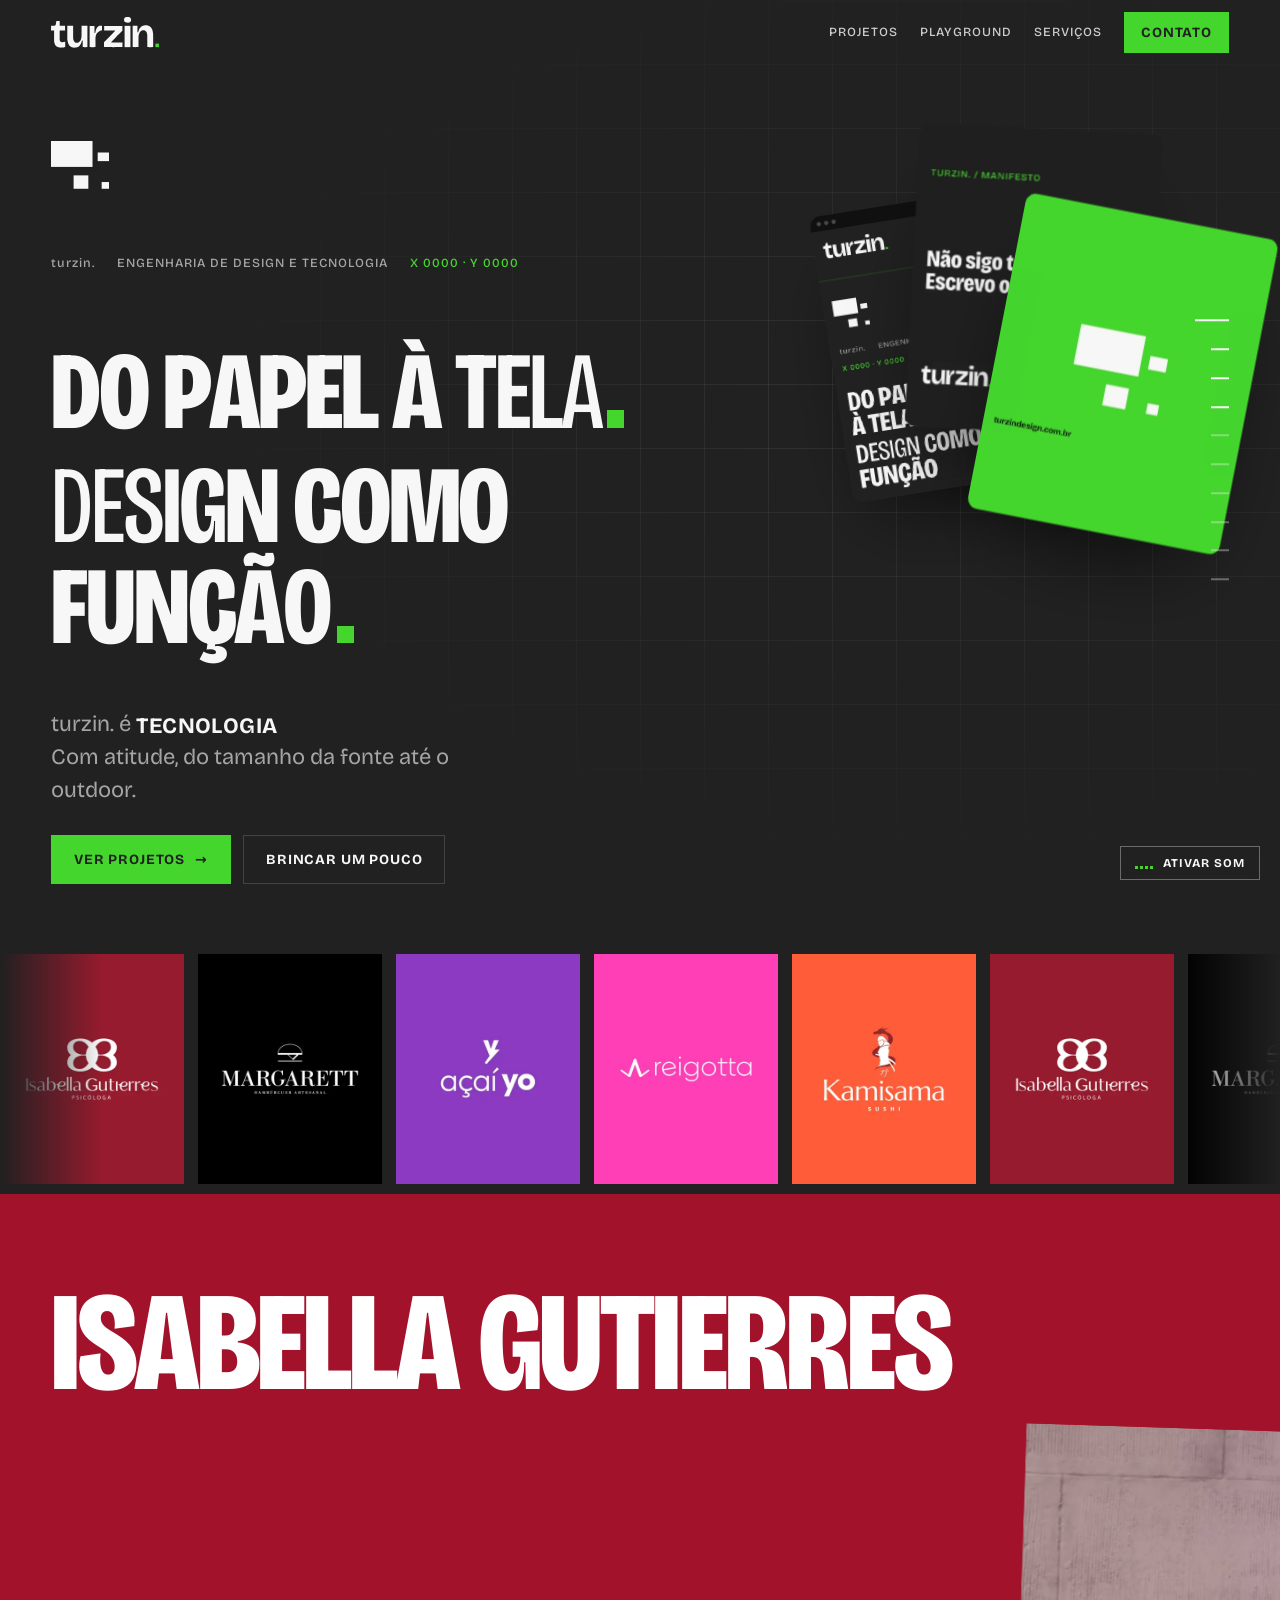
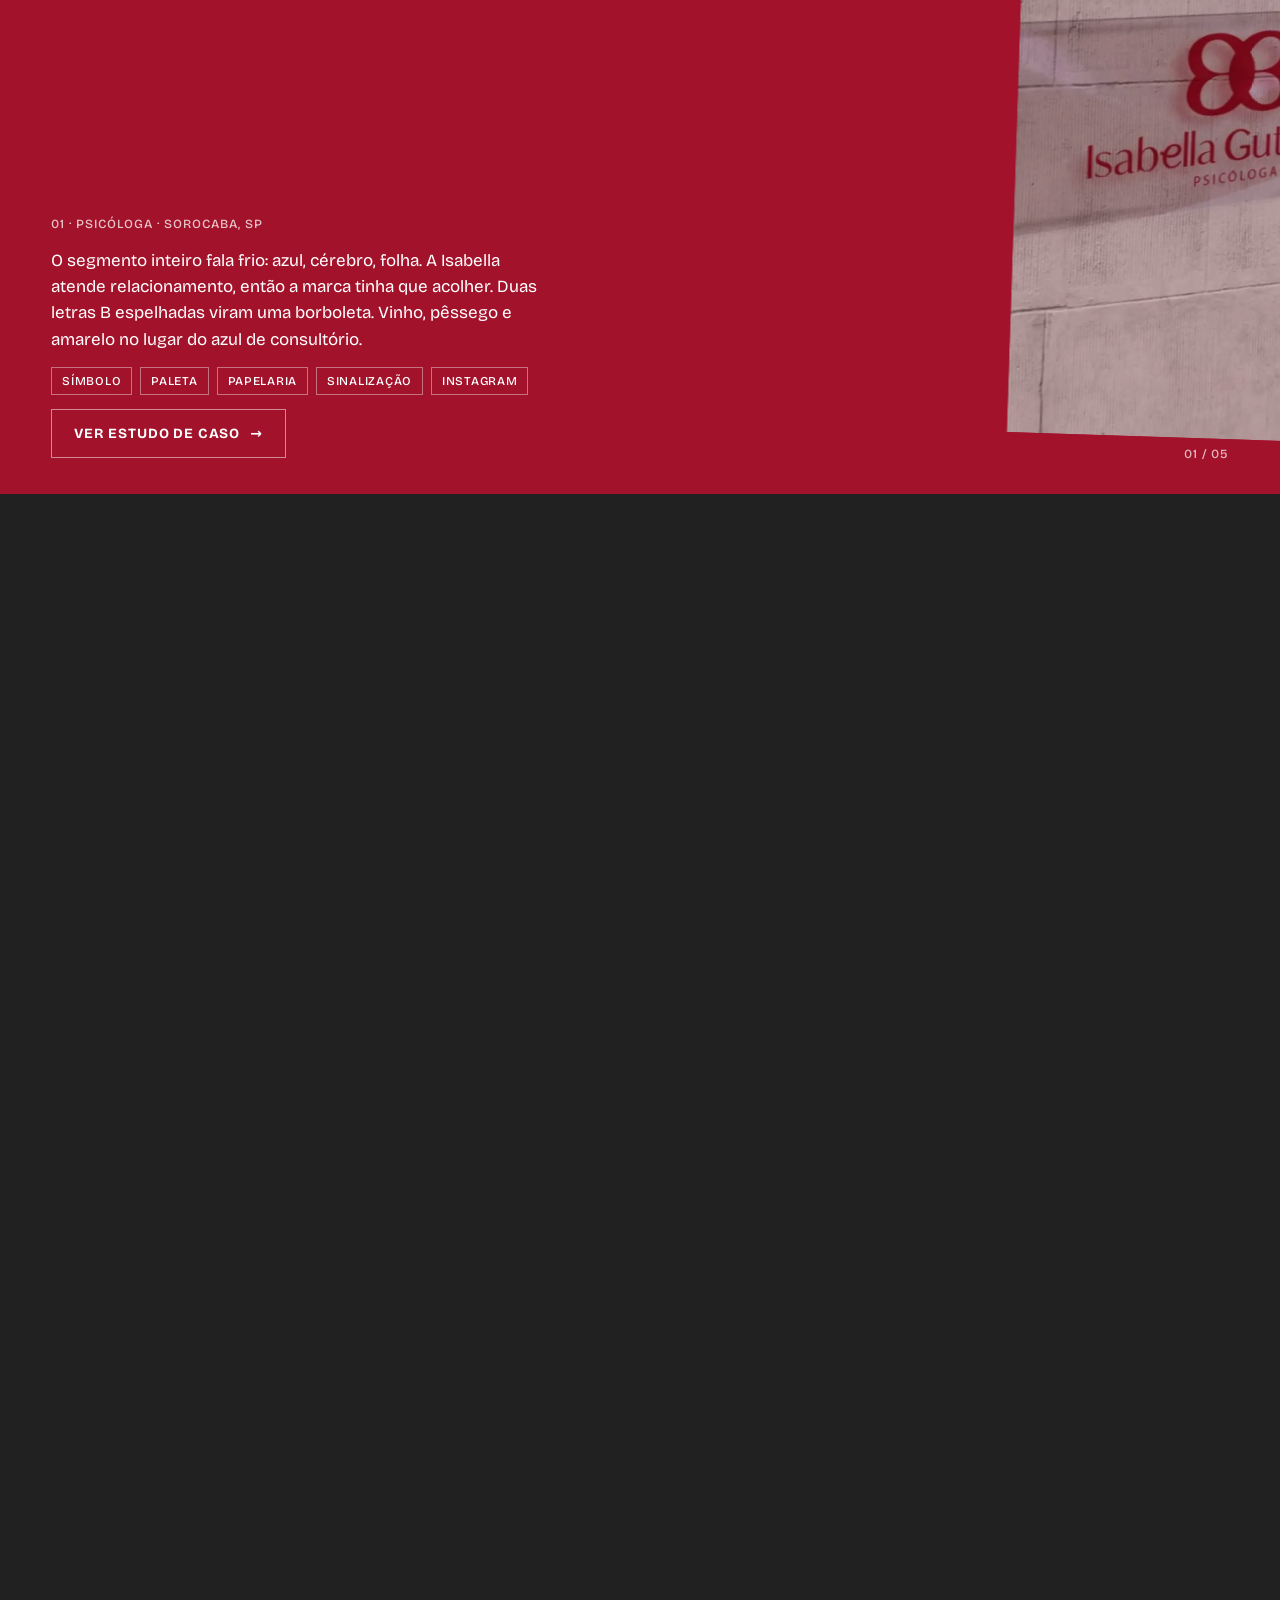
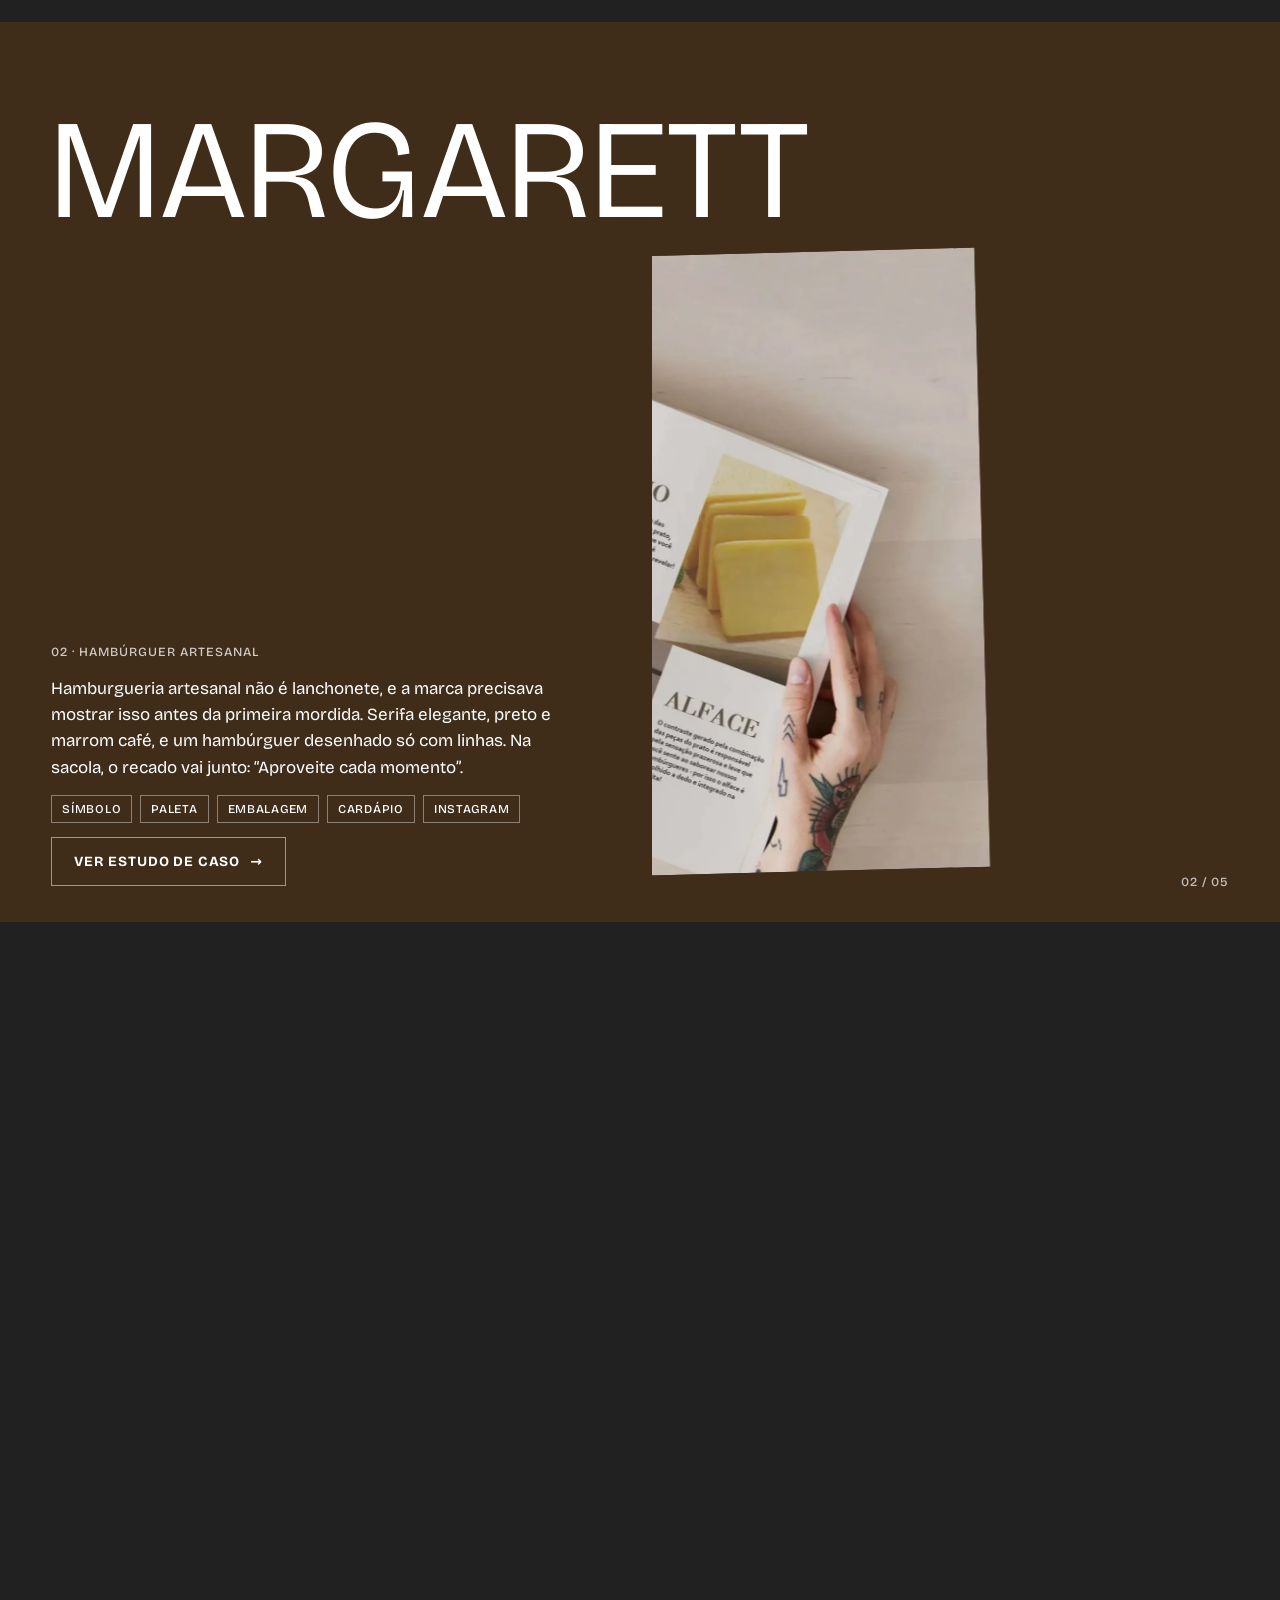
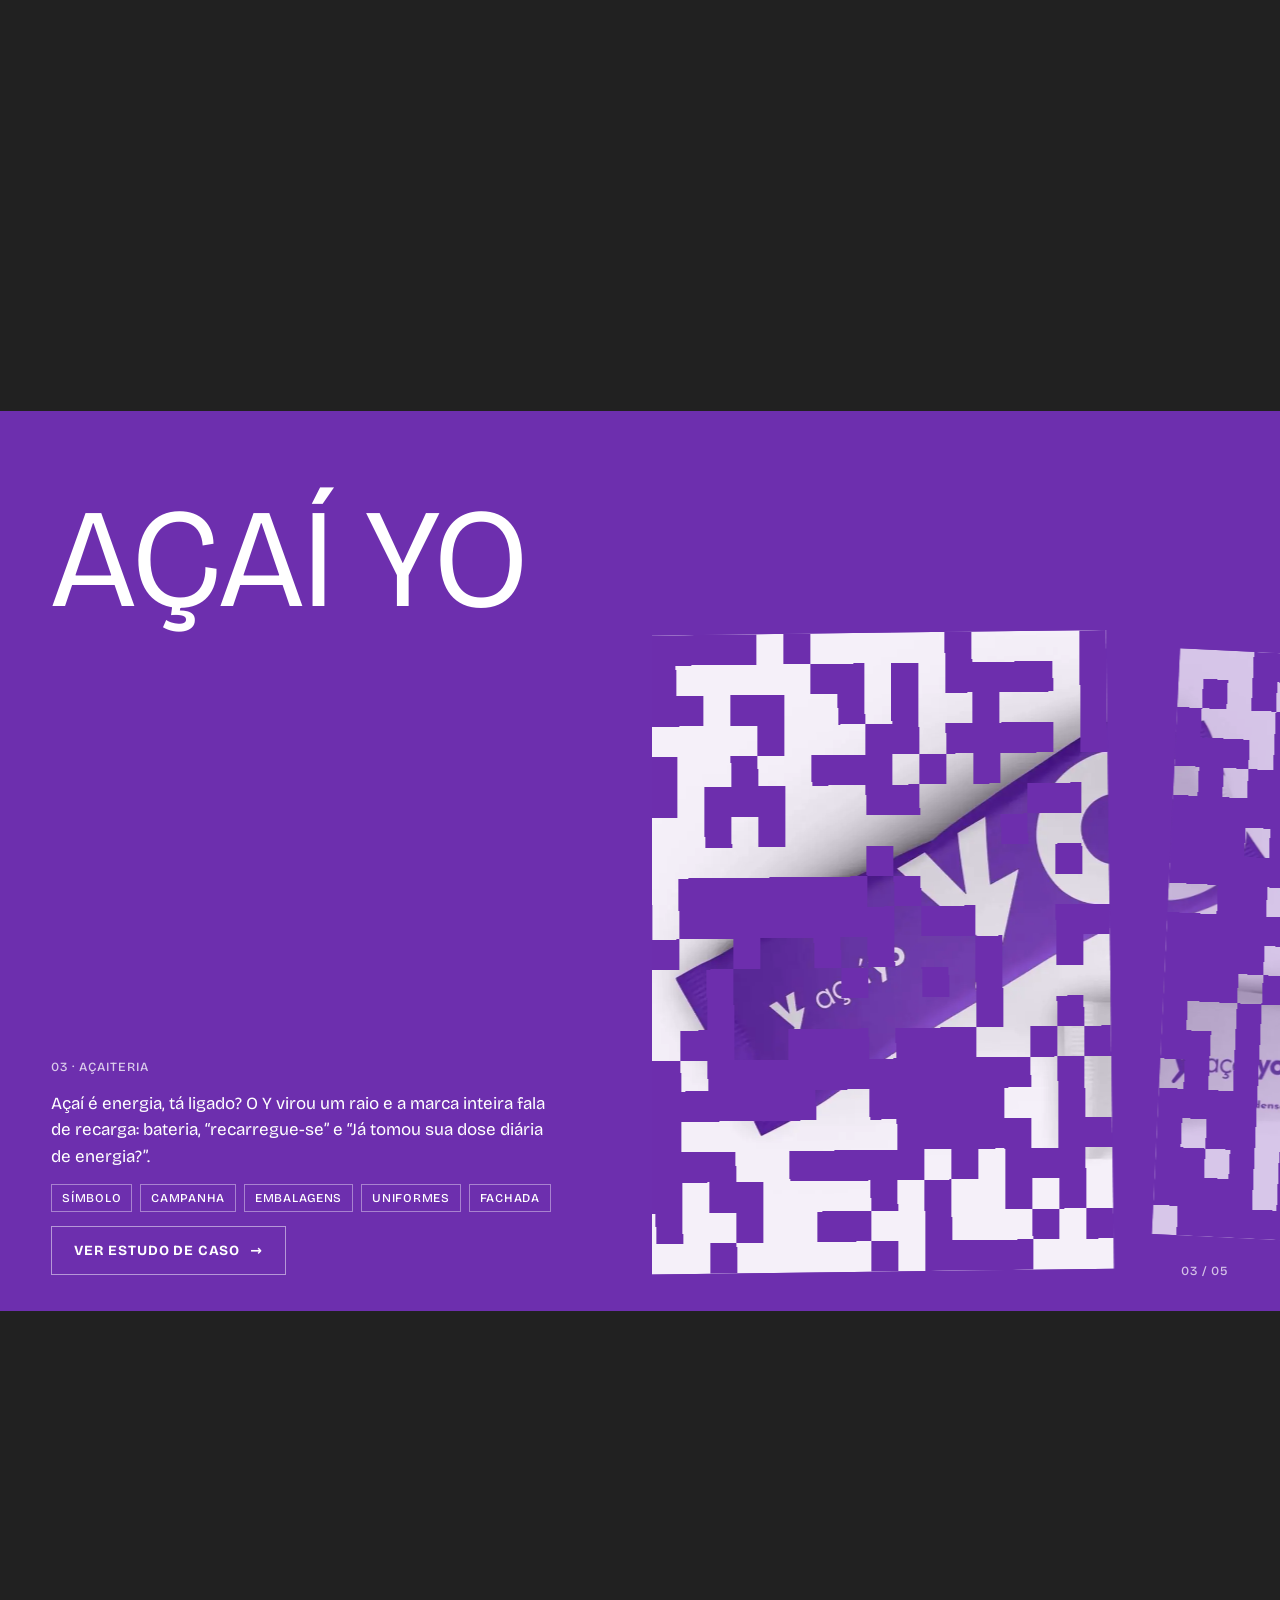
==== commit a33f9144: "LP e portfólio: entrega em atos, novos itens da identidade visual, 7 dias, faixa de preço, cases com" ====
--- a/index.html
+++ b/index.html
@@ -35,7 +35,7 @@
 <meta name="twitter:title" content="turzin. · Identidade visual e sites">
 <meta name="twitter:description" content="turzin. é engenharia de design e tecnologia: identidade visual, branding e sites para pequenos negócios. Veja os projetos e peça seu orçamento.">
 <meta name="twitter:image" content="https://turzindesign.com.br/img/og/og-home.jpg">
-<script type="application/ld+json">{"@context": "https://schema.org", "@graph": [{"@type": "ProfessionalService", "@id": "https://turzindesign.com.br/#turzin", "name": "turzin.", "alternateName": "turzin design", "url": "https://turzindesign.com.br/", "logo": "https://turzindesign.com.br/img/marca/simbolo-512.png", "image": "https://turzindesign.com.br/img/og/og-home.jpg", "description": "Engenharia de design e tecnologia: identidade visual e sites para pequenos negócios. Do papel à tela, design como função.", "email": "turzindesign@gmail.com", "areaServed": {"@type": "Country", "name": "Brasil"}, "knowsAbout": ["Identidade visual", "Branding", "Criação de logotipo", "Design de embalagem", "Criação de sites", "Design de interface"], "hasOfferCatalog": {"@type": "OfferCatalog", "name": "Serviços", "itemListElement": [{"@type": "Offer", "itemOffered": {"@type": "Service", "name": "Identidade visual", "description": "Estudo de nicho e mercado, logotipo, tipografia, paleta, grafismos, aplicações e manual de uso da marca."}}, {"@type": "Offer", "itemOffered": {"@type": "Service", "name": "Identidade visual + site", "description": "Identidade visual completa com site e manual de uso do site."}}]}}, {"@type": "WebSite", "@id": "https://turzindesign.com.br/#site", "url": "https://turzindesign.com.br/", "name": "turzin.", "inLanguage": "pt-BR", "publisher": {"@id": "https://turzindesign.com.br/#turzin"}}]}</script>
+<script type="application/ld+json">{"@context": "https://schema.org", "@graph": [{"@type": "ProfessionalService", "@id": "https://turzindesign.com.br/#turzin", "name": "turzin.", "alternateName": "turzin design", "url": "https://turzindesign.com.br/", "logo": "https://turzindesign.com.br/img/marca/simbolo-512.png", "image": "https://turzindesign.com.br/img/og/og-home.jpg", "description": "Engenharia de design e tecnologia: identidade visual e sites para pequenos negócios. Do papel à tela, design como função.", "email": "turzindesign@gmail.com", "areaServed": {"@type": "Country", "name": "Brasil"}, "knowsAbout": ["Identidade visual", "Branding", "Criação de logotipo", "Design de embalagem", "Criação de sites", "Design de interface"], "hasOfferCatalog": {"@type": "OfferCatalog", "name": "Serviços", "itemListElement": [{"@type": "Offer", "itemOffered": {"@type": "Service", "name": "Identidade visual", "description": "Consultoria de mercado; símbolo, paleta de cores e tipografia; grafismos; animações; aplicações digitais e físicas; voz da marca; manual da marca. Pronta em 7 dias."}}, {"@type": "Offer", "itemOffered": {"@type": "Service", "name": "Identidade visual + site", "description": "Identidade visual completa (consultoria de mercado, símbolo, cores, tipografia, grafismos, animações, aplicações, voz e manual da marca) com site e manual de uso do site."}}]}}, {"@type": "WebSite", "@id": "https://turzindesign.com.br/#site", "url": "https://turzindesign.com.br/", "name": "turzin.", "inLanguage": "pt-BR", "publisher": {"@id": "https://turzindesign.com.br/#turzin"}}]}</script>
 <!-- /seo -->
 <link rel="icon" href="img/marca/simbolo.svg" type="image/svg+xml">
 
@@ -658,10 +658,10 @@
   <p class="lede rv">Um logotipo é uma pequena parte de um todo. Sozinho, ele quase não tem força. Identidade visual é projeto completo: trabalho de engenharia, do tamanho da fonte até o outdoor.</p>
   <div class="svc rv">
     <!-- [GUIA: servicos-itens] cada <article> é um serviço; cada <li> é um item da entrega -->
-    <article tabindex="0"><span class="tagp mono">Identidade</span><h3>Identidade visual</h3><p>A marca pensada a partir do negócio e do cliente. Não é só logo, é sistema.</p>
-      <ul><li>Estudo de nicho e mercado</li><li>Kit Brand Book</li><li>Kit lançamento de marca</li><li>Logotipos, tipografias, grafismos, aplicações e paleta de cores</li><li>Manual de uso da marca</li></ul></article>
+    <article tabindex="0"><span class="tagp mono">Identidade</span><h3>Identidade visual</h3><p>A marca pensada a partir do negócio e do cliente. Não é só logo, é sistema. Pronta em 7 dias.</p>
+      <ul><li>Consultoria de mercado</li><li>Símbolo, paleta de cores e tipografia</li><li>Grafismos</li><li>Animações</li><li>Aplicações digitais e físicas</li><li>Voz da marca</li><li>Manual da marca</li></ul></article>
     <article tabindex="0"><span class="tagp mono">Identidade + Site</span><h3>Identidade visual + Site</h3><p>A marca completa e já no ar, com o mesmo cuidado em cada tela.</p>
-      <ul><li>Estudo de nicho e mercado</li><li>Kit Brand Book</li><li>Kit lançamento de marca</li><li>Logotipos, tipografias, grafismos, aplicações e paleta de cores</li><li>Manual de uso da marca</li><li>Site</li><li>Manual de uso do site</li></ul></article>
+      <ul><li>Consultoria de mercado</li><li>Símbolo, paleta de cores e tipografia</li><li>Grafismos</li><li>Animações</li><li>Aplicações digitais e físicas</li><li>Voz da marca</li><li>Manual da marca</li><li>Site</li><li>Manual de uso do site</li></ul></article>
   </div>
 </section>
 
